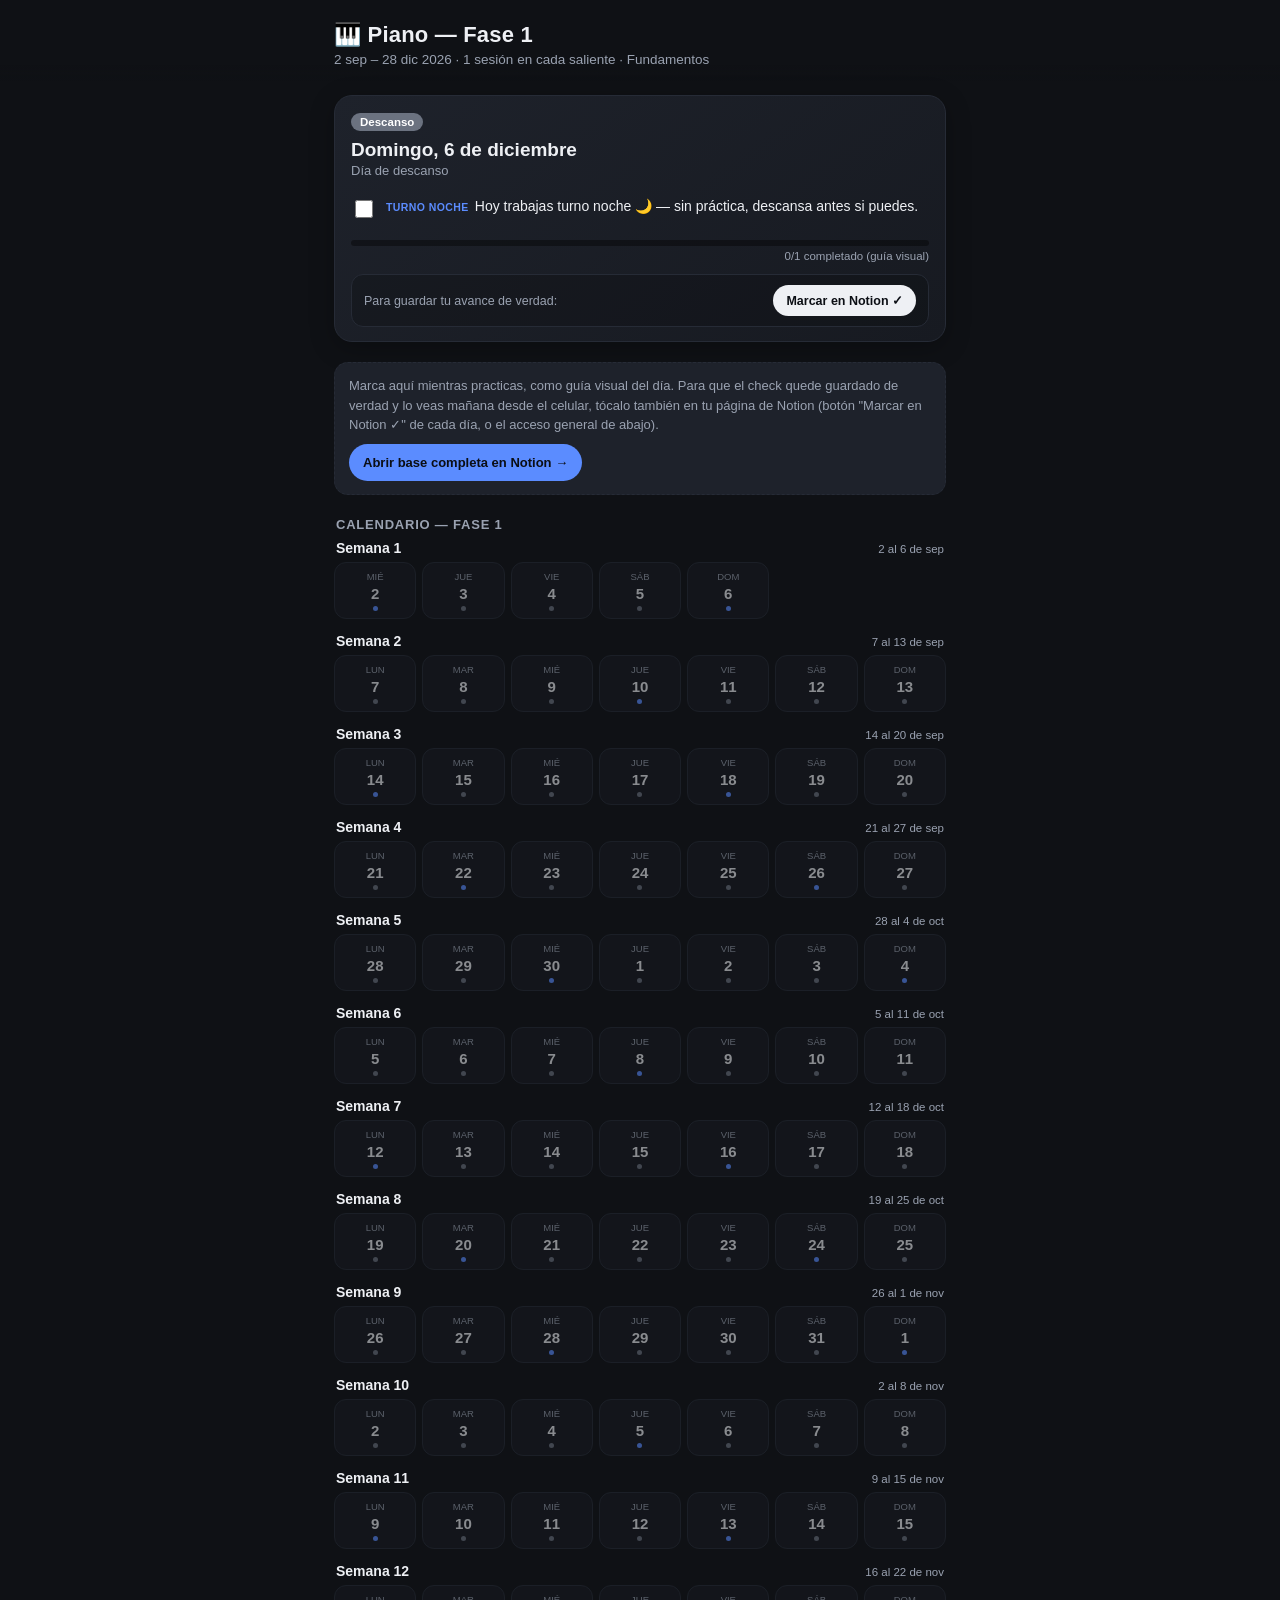
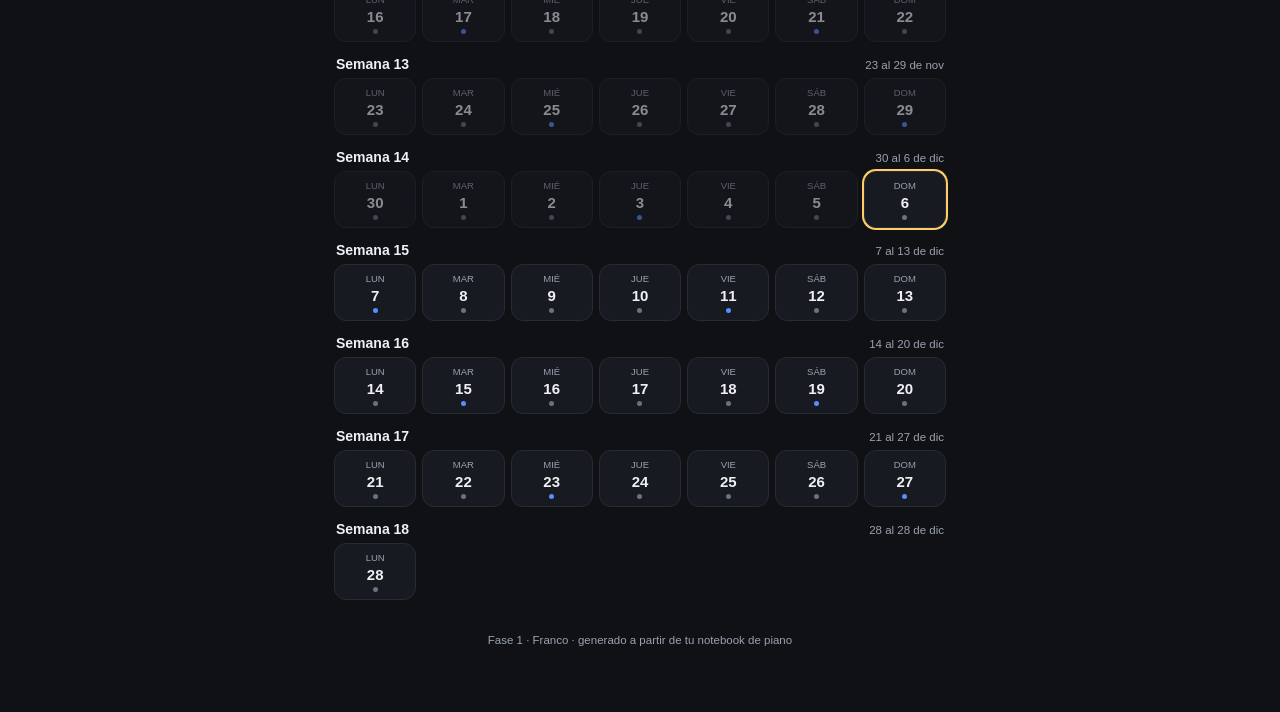
==== index.html @ 39d372f2 "Recorta el calendario para empezar el 2 de sep (primera sesion real) Elimina los dias 24 ago-1 sep (" ====
﻿<!DOCTYPE html>
<html lang="es">
<head>
<meta charset="UTF-8">
<meta name="viewport" content="width=device-width, initial-scale=1.0, maximum-scale=1">
<title>Piano — Fase 1</title>
<style>
  :root{
    --bg:#0f1115;
    --card:#171a21;
    --card2:#1e222b;
    --text:#eef0f4;
    --muted:#9aa2b1;
    --accent:#5b8cff;
    --accent2:#7fd8a0;
    --rest:#6b7280;
    --today-ring:#ffcc66;
    --border:#262b36;
    --notion:#eef0f4;
  }
  *{box-sizing:border-box;}
  html,body{margin:0;padding:0;background:var(--bg);color:var(--text);
    font-family:-apple-system,BlinkMacSystemFont,"Segoe UI",Roboto,Helvetica,Arial,sans-serif;
    -webkit-tap-highlight-color:transparent;}
  body{padding-bottom:60px;}
  header{padding:22px 18px 14px;position:sticky;top:0;background:linear-gradient(180deg,var(--bg) 80%,transparent);z-index:5;}
  header h1{margin:0 0 4px;font-size:22px;letter-spacing:.2px;}
  header p{margin:0;color:var(--muted);font-size:13.5px;}
  .wrap{padding:0 14px;max-width:640px;margin:0 auto;}

  .today-card{background:linear-gradient(145deg,var(--card2),var(--card));
    border:1px solid var(--border);border-radius:18px;padding:16px 16px 14px;margin:14px 0 18px;
    box-shadow:0 6px 24px rgba(0,0,0,.25);}
  .today-card .badge{display:inline-block;background:var(--accent);color:#0b0e14;font-weight:700;
    font-size:11.5px;padding:3px 9px;border-radius:100px;margin-bottom:8px;}
  .today-card .badge.rest{background:var(--rest);color:#fff;}
  .today-card h2{margin:0 0 2px;font-size:19px;}
  .today-card .sub{color:var(--muted);font-size:13px;margin-bottom:10px;}
  .progress-bar{height:6px;background:#0006;border-radius:100px;overflow:hidden;margin:10px 0 4px;}
  .progress-bar > div{height:100%;background:linear-gradient(90deg,var(--accent),var(--accent2));width:0%;transition:width .25s;}
  .progress-label{font-size:11.5px;color:var(--muted);text-align:right;}

  .section-title{font-size:13px;text-transform:uppercase;letter-spacing:.06em;color:var(--muted);
    margin:22px 2px 8px;font-weight:700;}

  .week{margin-bottom:14px;}
  .week-head{display:flex;justify-content:space-between;align-items:baseline;padding:0 2px 6px;}
  .week-head .name{font-weight:700;font-size:14px;}
  .week-head .range{font-size:11.5px;color:var(--muted);}
  .days-row{display:grid;grid-template-columns:repeat(7,1fr);gap:6px;}
  .day-btn{background:var(--card);border:1px solid var(--border);border-radius:12px;
    padding:8px 2px 7px;text-align:center;cursor:pointer;position:relative;}
  .day-btn .dow{display:block;font-size:9.5px;color:var(--muted);margin-bottom:3px;text-transform:uppercase;}
  .day-btn .num{display:block;font-size:15px;font-weight:700;}
  .day-btn .dot{display:block;width:5px;height:5px;border-radius:50%;margin:4px auto 0;background:var(--accent);}
  .day-btn.rest .dot{background:var(--rest);}
  .day-btn.past{opacity:.55;}
  .day-btn.selected{border-color:var(--accent);background:#5b8cff22;}
  .day-btn.today{box-shadow:0 0 0 2px var(--today-ring);}

  .detail{background:var(--card);border:1px solid var(--border);border-radius:16px;
    padding:16px;margin-top:14px;display:none;}
  .detail.open{display:block;}
  .detail .dtitle{font-size:16px;font-weight:700;margin-bottom:2px;}
  .detail .dsub{font-size:12.5px;color:var(--muted);margin-bottom:12px;}
  .task{display:flex;align-items:flex-start;gap:10px;padding:9px 0;border-top:1px solid var(--border);}
  .task:first-of-type{border-top:none;}
  .task input{margin-top:3px;width:18px;height:18px;accent-color:var(--accent);flex:0 0 auto;}
  .task label{font-size:14px;line-height:1.4;}
  .task.checked label{color:var(--muted);text-decoration:line-through;}
  .tag{display:inline-block;font-size:10.5px;font-weight:700;color:var(--accent);
    text-transform:uppercase;letter-spacing:.04em;margin-right:6px;}

  .example-toggle{display:inline-block;margin:4px 0 0;font-size:11.5px;color:var(--accent);
    background:none;border:none;cursor:pointer;padding:0;font-weight:600;text-decoration:underline;
    text-underline-offset:2px;}
  .example-box{display:none;margin:7px 0 2px;padding:10px 12px;background:var(--card2);
    border:1px solid var(--border);border-left:3px solid var(--accent);border-radius:8px;
    font-size:12.5px;line-height:1.55;color:var(--text);}
  .example-box.open{display:block;}
  .example-box .ex-title{font-weight:700;color:var(--accent2);margin-bottom:4px;display:block;
    font-size:11px;text-transform:uppercase;letter-spacing:.03em;}

  .piece-card{background:var(--card2);border:1px solid var(--border);border-radius:14px;
    padding:13px 14px;margin-top:12px;}
  .piece-card .ptitle{font-weight:700;font-size:13.5px;margin-bottom:9px;}
  .piece-card .video-wrap{position:relative;padding-top:56.25%;border-radius:10px;
    overflow:hidden;background:#000;margin-bottom:10px;}
  .piece-card .video-wrap iframe{position:absolute;inset:0;width:100%;height:100%;border:0;}
  .piece-card .sheet-note{font-size:12px;color:var(--muted);line-height:1.5;margin-bottom:6px;}
  .piece-card .sheet-link{display:inline-block;font-size:12.5px;color:var(--accent);
    font-weight:700;text-decoration:none;}
  .piece-card .sheet-thumb{display:block;width:100%;border-radius:8px;margin:2px 0 8px;
    background:#fff;padding:6px;box-sizing:border-box;}
  .piece-card .pdf-wrap{display:none;width:100%;height:420px;border-radius:10px;
    overflow:hidden;background:#fff;margin:8px 0;}
  .piece-card .pdf-wrap.open{display:block;}
  .piece-card .pdf-wrap iframe{width:100%;height:100%;border:0;}

  .notion-cta{display:flex;align-items:center;justify-content:space-between;gap:10px;
    background:#0003;border:1px solid var(--border);border-radius:12px;padding:10px 12px;margin-top:12px;}
  .notion-cta span{font-size:12.5px;color:var(--muted);}
  .notion-cta a{flex:0 0 auto;background:var(--notion);color:#0b0e14;font-weight:700;
    text-decoration:none;padding:8px 13px;border-radius:100px;font-size:12.5px;white-space:nowrap;}

  .notion-box{background:var(--card2);border:1px dashed var(--border);border-radius:14px;
    padding:13px 14px;margin:20px 0;font-size:13px;color:var(--muted);line-height:1.5;}
  .notion-box a.btn{display:inline-block;margin-top:9px;background:var(--accent);color:#0b0e14;
    font-weight:700;text-decoration:none;padding:9px 14px;border-radius:100px;font-size:13px;}

  footer{text-align:center;color:var(--muted);font-size:11.5px;padding:20px 14px 6px;}
</style>
</head>
<body>

<header>
  <div class="wrap">
    <h1>🎹 Piano — Fase 1</h1>
    <p>2 sep – 28 dic 2026 · 1 sesión en cada saliente · Fundamentos</p>
  </div>
</header>

<div class="wrap">

  <div class="today-card" id="todayCard"></div>

  <div class="notion-box">
    Marca aquí mientras practicas, como guía visual del día. Para que el check quede guardado de verdad y lo veas
    mañana desde el celular, tócalo también en tu página de Notion (botón "Marcar en Notion ✓" de cada día, o el
    acceso general de abajo).
    <br>
    <a class="btn" href="https://app.notion.com/p/0588af861a594e15af5c4f1fbbeda3ef" target="_blank" rel="noopener">Abrir base completa en Notion →</a>
  </div>

  <div class="section-title">Calendario — Fase 1</div>
  <div id="calendar"></div>

  <div class="detail" id="detail"></div>

  <footer>Fase 1 · Franco · generado a partir de tu notebook de piano</footer>
</div>

<script>
const DAYS = [
{
"d": "2026-09-02",
"dow": "Mié",
"wk": 1,
"t": "A",
"tasks": [
[
"Técnica",
"Hanon nº1, manos juntas, lento"
],
[
"Teoría",
"Clave de Sol: ritmo con negras"
],
[
"Repertorio",
"Marcha en Re mayor: intentar de memoria, mano derecha"
],
[
"Cierre",
"Bitácora del día"
]
],
"url": "https://app.notion.com/p/3bf4ffc0a381816b85aefcb04e225a7a"
},
{
"d": "2026-09-03",
"dow": "Jue",
"wk": 1,
"t": "D",
"tasks": [
[
"Día libre",
"Sin práctica programada hoy."
]
],
"url": "https://app.notion.com/p/0588af861a594e15af5c4f1fbbeda3ef"
},
{
"d": "2026-09-04",
"dow": "Vie",
"wk": 1,
"t": "D",
"tasks": [
[
"Turno largo",
"Hoy trabajas turno largo — sin práctica."
]
],
"url": "https://app.notion.com/p/0588af861a594e15af5c4f1fbbeda3ef"
},
{
"d": "2026-09-05",
"dow": "Sáb",
"wk": 1,
"t": "D",
"tasks": [
[
"Turno noche",
"Hoy trabajas turno noche 🌙 — sin práctica, descansa antes si puedes."
]
],
"url": "https://app.notion.com/p/0588af861a594e15af5c4f1fbbeda3ef"
},
{
"d": "2026-09-06",
"dow": "Dom",
"wk": 1,
"t": "A",
"tasks": [
[
"Técnica",
"Hanon nº2 (nuevo), manos separadas"
],
[
"Teoría",
"Clave de Sol: ritmo con corcheas"
],
[
"Repertorio",
"Marcha en Re mayor: de memoria, ambas manos"
],
[
"Cierre",
"Bitácora del día"
]
],
"url": "https://app.notion.com/p/3bf4ffc0a38181ceaf54c17031e9f14e"
},
{
"d": "2026-09-07",
"dow": "Lun",
"wk": 2,
"t": "D",
"tasks": [
[
"Día libre",
"Sin práctica programada hoy."
]
],
"url": "https://app.notion.com/p/0588af861a594e15af5c4f1fbbeda3ef"
},
{
"d": "2026-09-08",
"dow": "Mar",
"wk": 2,
"t": "D",
"tasks": [
[
"Turno largo",
"Hoy trabajas turno largo — sin práctica."
]
],
"url": "https://app.notion.com/p/0588af861a594e15af5c4f1fbbeda3ef"
},
{
"d": "2026-09-09",
"dow": "Mié",
"wk": 2,
"t": "D",
"tasks": [
[
"Turno noche",
"Hoy trabajas turno noche 🌙 — sin práctica, descansa antes si puedes."
]
],
"url": "https://app.notion.com/p/0588af861a594e15af5c4f1fbbeda3ef"
},
{
"d": "2026-09-10",
"dow": "Jue",
"wk": 2,
"t": "A",
"tasks": [
[
"Técnica",
"Hanon nº1 y nº2, manos separadas"
],
[
"Repertorio",
"Musette en Re mayor: de memoria, mano derecha"
],
[
"Cierre",
"Bitácora del día"
]
],
"url": "https://app.notion.com/p/3bf4ffc0a381818c8754c0c1387852e0"
},
{
"d": "2026-09-11",
"dow": "Vie",
"wk": 2,
"t": "D",
"tasks": [
[
"Día libre",
"Sin práctica programada hoy."
]
],
"url": "https://app.notion.com/p/0588af861a594e15af5c4f1fbbeda3ef"
},
{
"d": "2026-09-12",
"dow": "Sáb",
"wk": 2,
"t": "D",
"tasks": [
[
"Turno largo",
"Hoy trabajas turno largo — sin práctica."
]
],
"url": "https://app.notion.com/p/0588af861a594e15af5c4f1fbbeda3ef"
},
{
"d": "2026-09-13",
"dow": "Dom",
"wk": 2,
"t": "D",
"tasks": [
[
"Turno noche",
"Hoy trabajas turno noche 🌙 — sin práctica, descansa antes si puedes."
]
],
"url": "https://app.notion.com/p/0588af861a594e15af5c4f1fbbeda3ef"
},
{
"d": "2026-09-14",
"dow": "Lun",
"wk": 3,
"t": "A",
"tasks": [
[
"Técnica",
"Hanon nº2, manos juntas, lento"
],
[
"Teoría",
"Repaso de ritmo: negra + corchea combinadas"
],
[
"Repertorio",
"Musette en Re mayor: de memoria, ambas manos"
],
[
"Cierre",
"Bitácora del día"
]
],
"url": "https://app.notion.com/p/3bf4ffc0a381818da53efdc6591ac4aa"
},
{
"d": "2026-09-15",
"dow": "Mar",
"wk": 3,
"t": "D",
"tasks": [
[
"Día libre",
"Sin práctica programada hoy."
]
],
"url": "https://app.notion.com/p/0588af861a594e15af5c4f1fbbeda3ef"
},
{
"d": "2026-09-16",
"dow": "Mié",
"wk": 3,
"t": "D",
"tasks": [
[
"Turno largo",
"Hoy trabajas turno largo — sin práctica."
]
],
"url": "https://app.notion.com/p/0588af861a594e15af5c4f1fbbeda3ef"
},
{
"d": "2026-09-17",
"dow": "Jue",
"wk": 3,
"t": "D",
"tasks": [
[
"Turno noche",
"Hoy trabajas turno noche 🌙 — sin práctica, descansa antes si puedes."
]
],
"url": "https://app.notion.com/p/0588af861a594e15af5c4f1fbbeda3ef"
},
{
"d": "2026-09-18",
"dow": "Vie",
"wk": 3,
"t": "A",
"tasks": [
[
"Técnica",
"Hanon nº1 y nº2 seguidos"
],
[
"Repertorio",
"Marcha y Musette en Re mayor seguidas, de memoria"
],
[
"Cierre",
"Bitácora del día"
]
],
"url": "https://app.notion.com/p/3bf4ffc0a38181a8918acb8ca22ed057"
},
{
"d": "2026-09-19",
"dow": "Sáb",
"wk": 3,
"t": "D",
"tasks": [
[
"Día libre",
"Sin práctica programada hoy."
]
],
"url": "https://app.notion.com/p/0588af861a594e15af5c4f1fbbeda3ef"
},
{
"d": "2026-09-20",
"dow": "Dom",
"wk": 3,
"t": "D",
"tasks": [
[
"Turno largo",
"Hoy trabajas turno largo — sin práctica."
]
],
"url": "https://app.notion.com/p/0588af861a594e15af5c4f1fbbeda3ef"
},
{
"d": "2026-09-21",
"dow": "Lun",
"wk": 4,
"t": "D",
"tasks": [
[
"Turno noche",
"Hoy trabajas turno noche 🌙 — sin práctica, descansa antes si puedes."
]
],
"url": "https://app.notion.com/p/0588af861a594e15af5c4f1fbbeda3ef"
},
{
"d": "2026-09-22",
"dow": "Mar",
"wk": 4,
"t": "A",
"tasks": [
[
"Repaso",
"Toda la semana: Hanon nº1-2, Marcha y Musette en Re mayor"
],
[
"Cierre",
"Grábate tocando la Marcha y la Musette en Re mayor de memoria y compara con la grabación pasada"
]
],
"url": "https://app.notion.com/p/3bf4ffc0a38181d4b065fbef732c0056"
},
{
"d": "2026-09-23",
"dow": "Mié",
"wk": 4,
"t": "D",
"tasks": [
[
"Día libre",
"Sin práctica programada hoy."
]
],
"url": "https://app.notion.com/p/0588af861a594e15af5c4f1fbbeda3ef"
},
{
"d": "2026-09-24",
"dow": "Jue",
"wk": 4,
"t": "D",
"tasks": [
[
"Turno largo",
"Hoy trabajas turno largo — sin práctica."
]
],
"url": "https://app.notion.com/p/0588af861a594e15af5c4f1fbbeda3ef"
},
{
"d": "2026-09-25",
"dow": "Vie",
"wk": 4,
"t": "D",
"tasks": [
[
"Turno noche",
"Hoy trabajas turno noche 🌙 — sin práctica, descansa antes si puedes."
]
],
"url": "https://app.notion.com/p/0588af861a594e15af5c4f1fbbeda3ef"
},
{
"d": "2026-09-26",
"dow": "Sáb",
"wk": 4,
"t": "A",
"tasks": [
[
"Técnica",
"Hanon nº2 repaso + Hanon nº3 (nuevo), manos separadas"
],
[
"Teoría",
"Clave de Fa: identificar Do-Re-Mi grave"
],
[
"Cierre",
"Bitácora del día"
]
],
"url": "https://app.notion.com/p/3bf4ffc0a38181a6b6bad84c62213cc3"
},
{
"d": "2026-09-27",
"dow": "Dom",
"wk": 4,
"t": "D",
"tasks": [
[
"Día libre",
"Sin práctica programada hoy."
]
],
"url": "https://app.notion.com/p/0588af861a594e15af5c4f1fbbeda3ef"
},
{
"d": "2026-09-28",
"dow": "Lun",
"wk": 5,
"t": "D",
"tasks": [
[
"Turno largo",
"Hoy trabajas turno largo — sin práctica."
]
],
"url": "https://app.notion.com/p/0588af861a594e15af5c4f1fbbeda3ef"
},
{
"d": "2026-09-29",
"dow": "Mar",
"wk": 5,
"t": "D",
"tasks": [
[
"Turno noche",
"Hoy trabajas turno noche 🌙 — sin práctica, descansa antes si puedes."
]
],
"url": "https://app.notion.com/p/0588af861a594e15af5c4f1fbbeda3ef"
},
{
"d": "2026-09-30",
"dow": "Mié",
"wk": 5,
"t": "A",
"tasks": [
[
"Técnica",
"Escala de Sol mayor, manos separadas"
],
[
"Teoría",
"Clave de Fa: sumar Fa-Sol grave"
],
[
"Repertorio",
"Pequeño Preludio en Do mayor (BWV 939, Bach): leer mano derecha"
],
[
"Cierre",
"Bitácora del día"
]
],
"url": "https://app.notion.com/p/3bf4ffc0a381810d89c5cd3b115cbd42"
},
{
"d": "2026-10-01",
"dow": "Jue",
"wk": 5,
"t": "D",
"tasks": [
[
"Día libre",
"Sin práctica programada hoy."
]
],
"url": "https://app.notion.com/p/0588af861a594e15af5c4f1fbbeda3ef"
},
{
"d": "2026-10-02",
"dow": "Vie",
"wk": 5,
"t": "D",
"tasks": [
[
"Turno largo",
"Hoy trabajas turno largo — sin práctica."
]
],
"url": "https://app.notion.com/p/0588af861a594e15af5c4f1fbbeda3ef"
},
{
"d": "2026-10-03",
"dow": "Sáb",
"wk": 5,
"t": "D",
"tasks": [
[
"Turno noche",
"Hoy trabajas turno noche 🌙 — sin práctica, descansa antes si puedes."
]
],
"url": "https://app.notion.com/p/0588af861a594e15af5c4f1fbbeda3ef"
},
{
"d": "2026-10-04",
"dow": "Dom",
"wk": 5,
"t": "A",
"tasks": [
[
"Técnica",
"Hanon nº3, manos juntas, lento"
],
[
"Repertorio",
"Pequeño Preludio en Do mayor manos separadas + Polonesa en Sol menor (BWV Anh. 119, Bach) leer mano derecha"
],
[
"Cierre",
"Bitácora del día"
]
],
"url": "https://app.notion.com/p/3bf4ffc0a381818bad12cab9cfec5f1d"
},
{
"d": "2026-10-05",
"dow": "Lun",
"wk": 6,
"t": "D",
"tasks": [
[
"Día libre",
"Sin práctica programada hoy."
]
],
"url": "https://app.notion.com/p/0588af861a594e15af5c4f1fbbeda3ef"
},
{
"d": "2026-10-06",
"dow": "Mar",
"wk": 6,
"t": "D",
"tasks": [
[
"Turno largo",
"Hoy trabajas turno largo — sin práctica."
]
],
"url": "https://app.notion.com/p/0588af861a594e15af5c4f1fbbeda3ef"
},
{
"d": "2026-10-07",
"dow": "Mié",
"wk": 6,
"t": "D",
"tasks": [
[
"Turno noche",
"Hoy trabajas turno noche 🌙 — sin práctica, descansa antes si puedes."
]
],
"url": "https://app.notion.com/p/0588af861a594e15af5c4f1fbbeda3ef"
},
{
"d": "2026-10-08",
"dow": "Jue",
"wk": 6,
"t": "A",
"tasks": [
[
"Técnica",
"Escala de Sol mayor, manos juntas"
],
[
"Repertorio",
"Polonesa en Sol menor manos separadas"
],
[
"Nuevo",
"Empezar a leer (sin tocar) el Minuet en Sol mayor, BWV Anh. 114 (Álbum de Ana Magdalena, Bach)"
],
[
"Cierre",
"Bitácora del día"
]
],
"url": "https://app.notion.com/p/3bf4ffc0a38181379b1cc954edafcbde"
},
{
"d": "2026-10-09",
"dow": "Vie",
"wk": 6,
"t": "D",
"tasks": [
[
"Día libre",
"Sin práctica programada hoy."
]
],
"url": "https://app.notion.com/p/0588af861a594e15af5c4f1fbbeda3ef"
},
{
"d": "2026-10-10",
"dow": "Sáb",
"wk": 6,
"t": "D",
"tasks": [
[
"Turno largo",
"Hoy trabajas turno largo — sin práctica."
]
],
"url": "https://app.notion.com/p/0588af861a594e15af5c4f1fbbeda3ef"
},
{
"d": "2026-10-11",
"dow": "Dom",
"wk": 6,
"t": "D",
"tasks": [
[
"Turno noche",
"Hoy trabajas turno noche 🌙 — sin práctica, descansa antes si puedes."
]
],
"url": "https://app.notion.com/p/0588af861a594e15af5c4f1fbbeda3ef"
},
{
"d": "2026-10-12",
"dow": "Lun",
"wk": 7,
"t": "A",
"tasks": [
[
"Técnica",
"Hanon nº2 y nº3 seguidos"
],
[
"Repertorio",
"Pequeño Preludio y Polonesa en Sol menor, manos juntas, muy lento"
],
[
"Repertorio",
"Minuet en Sol mayor (Bach): mano derecha sola"
],
[
"Cierre",
"Bitácora del día"
]
],
"url": "https://app.notion.com/p/3bf4ffc0a381818eba06f0507553c39a"
},
{
"d": "2026-10-13",
"dow": "Mar",
"wk": 7,
"t": "D",
"tasks": [
[
"Día libre",
"Sin práctica programada hoy."
]
],
"url": "https://app.notion.com/p/0588af861a594e15af5c4f1fbbeda3ef"
},
{
"d": "2026-10-14",
"dow": "Mié",
"wk": 7,
"t": "D",
"tasks": [
[
"Turno largo",
"Hoy trabajas turno largo — sin práctica."
]
],
"url": "https://app.notion.com/p/0588af861a594e15af5c4f1fbbeda3ef"
},
{
"d": "2026-10-15",
"dow": "Jue",
"wk": 7,
"t": "D",
"tasks": [
[
"Turno noche",
"Hoy trabajas turno noche 🌙 — sin práctica, descansa antes si puedes."
]
],
"url": "https://app.notion.com/p/0588af861a594e15af5c4f1fbbeda3ef"
},
{
"d": "2026-10-16",
"dow": "Vie",
"wk": 7,
"t": "A",
"tasks": [
[
"Repaso",
"Escala Sol M, Hanon nº2-3, Pequeño Preludio y Polonesa en Sol menor, Minuet en Sol mayor (mano derecha)"
],
[
"Cierre",
"Grábate tocando lo repasado"
]
],
"url": "https://app.notion.com/p/3bf4ffc0a38181c48206e1b1e1a7dd84"
},
{
"d": "2026-10-17",
"dow": "Sáb",
"wk": 7,
"t": "D",
"tasks": [
[
"Día libre",
"Sin práctica programada hoy."
]
],
"url": "https://app.notion.com/p/0588af861a594e15af5c4f1fbbeda3ef"
},
{
"d": "2026-10-18",
"dow": "Dom",
"wk": 7,
"t": "D",
"tasks": [
[
"Turno largo",
"Hoy trabajas turno largo — sin práctica."
]
],
"url": "https://app.notion.com/p/0588af861a594e15af5c4f1fbbeda3ef"
},
{
"d": "2026-10-19",
"dow": "Lun",
"wk": 8,
"t": "D",
"tasks": [
[
"Turno noche",
"Hoy trabajas turno noche 🌙 — sin práctica, descansa antes si puedes."
]
],
"url": "https://app.notion.com/p/0588af861a594e15af5c4f1fbbeda3ef"
},
{
"d": "2026-10-20",
"dow": "Mar",
"wk": 8,
"t": "A",
"tasks": [
[
"Técnica",
"Hanon nº3 repaso + Hanon nº4 (nuevo), manos separadas"
],
[
"Teoría",
"Lectura simultánea: fragmento de 2 compases, muy simple"
],
[
"Cierre",
"Bitácora del día"
]
],
"url": "https://app.notion.com/p/3bf4ffc0a38181068cf1f2418edb1856"
},
{
"d": "2026-10-21",
"dow": "Mié",
"wk": 8,
"t": "D",
"tasks": [
[
"Día libre",
"Sin práctica programada hoy."
]
],
"url": "https://app.notion.com/p/0588af861a594e15af5c4f1fbbeda3ef"
},
{
"d": "2026-10-22",
"dow": "Jue",
"wk": 8,
"t": "D",
"tasks": [
[
"Turno largo",
"Hoy trabajas turno largo — sin práctica."
]
],
"url": "https://app.notion.com/p/0588af861a594e15af5c4f1fbbeda3ef"
},
{
"d": "2026-10-23",
"dow": "Vie",
"wk": 8,
"t": "D",
"tasks": [
[
"Turno noche",
"Hoy trabajas turno noche 🌙 — sin práctica, descansa antes si puedes."
]
],
"url": "https://app.notion.com/p/0588af861a594e15af5c4f1fbbeda3ef"
},
{
"d": "2026-10-24",
"dow": "Sáb",
"wk": 8,
"t": "A",
"tasks": [
[
"Técnica",
"Hanon nº4, manos separadas"
],
[
"Repertorio",
"Minuet en Sol mayor (Bach): mano izquierda sola"
],
[
"Cierre",
"Bitácora del día"
]
],
"url": "https://app.notion.com/p/3bf4ffc0a38181cb89cdd5a11feb847d"
},
{
"d": "2026-10-25",
"dow": "Dom",
"wk": 8,
"t": "D",
"tasks": [
[
"Día libre",
"Sin práctica programada hoy."
]
],
"url": "https://app.notion.com/p/0588af861a594e15af5c4f1fbbeda3ef"
},
{
"d": "2026-10-26",
"dow": "Lun",
"wk": 9,
"t": "D",
"tasks": [
[
"Turno largo",
"Hoy trabajas turno largo — sin práctica."
]
],
"url": "https://app.notion.com/p/0588af861a594e15af5c4f1fbbeda3ef"
},
{
"d": "2026-10-27",
"dow": "Mar",
"wk": 9,
"t": "D",
"tasks": [
[
"Turno noche",
"Hoy trabajas turno noche 🌙 — sin práctica, descansa antes si puedes."
]
],
"url": "https://app.notion.com/p/0588af861a594e15af5c4f1fbbeda3ef"
},
{
"d": "2026-10-28",
"dow": "Mié",
"wk": 9,
"t": "A",
"tasks": [
[
"Técnica",
"Hanon nº3 y nº4 seguidos"
],
[
"Repertorio",
"Minuet en Sol mayor: manos juntas, muy lento"
],
[
"Teoría",
"Lectura simultánea: otro fragmento de 2 compases"
],
[
"Cierre",
"Bitácora del día"
]
],
"url": "https://app.notion.com/p/3bf4ffc0a3818193832ad3d085646f50"
},
{
"d": "2026-10-29",
"dow": "Jue",
"wk": 9,
"t": "D",
"tasks": [
[
"Día libre",
"Sin práctica programada hoy."
]
],
"url": "https://app.notion.com/p/0588af861a594e15af5c4f1fbbeda3ef"
},
{
"d": "2026-10-30",
"dow": "Vie",
"wk": 9,
"t": "D",
"tasks": [
[
"Turno largo",
"Hoy trabajas turno largo — sin práctica."
]
],
"url": "https://app.notion.com/p/0588af861a594e15af5c4f1fbbeda3ef"
},
{
"d": "2026-10-31",
"dow": "Sáb",
"wk": 9,
"t": "D",
"tasks": [
[
"Turno noche",
"Hoy trabajas turno noche 🌙 — sin práctica, descansa antes si puedes."
]
],
"url": "https://app.notion.com/p/0588af861a594e15af5c4f1fbbeda3ef"
},
{
"d": "2026-11-01",
"dow": "Dom",
"wk": 9,
"t": "A",
"tasks": [
[
"Técnica",
"Hanon nº4, manos juntas, lento"
],
[
"Repertorio",
"Minuet en Sol mayor: tempo normal lento"
],
[
"Método 3D",
"Detecta, delimita y diseña una solución para el pasaje que más te cueste"
],
[
"Cierre",
"Bitácora del día"
]
],
"url": "https://app.notion.com/p/3bf4ffc0a38181d1a008ddc7c03642ca"
},
{
"d": "2026-11-02",
"dow": "Lun",
"wk": 10,
"t": "D",
"tasks": [
[
"Día libre",
"Sin práctica programada hoy."
]
],
"url": "https://app.notion.com/p/0588af861a594e15af5c4f1fbbeda3ef"
},
{
"d": "2026-11-03",
"dow": "Mar",
"wk": 10,
"t": "D",
"tasks": [
[
"Turno largo",
"Hoy trabajas turno largo — sin práctica."
]
],
"url": "https://app.notion.com/p/0588af861a594e15af5c4f1fbbeda3ef"
},
{
"d": "2026-11-04",
"dow": "Mié",
"wk": 10,
"t": "D",
"tasks": [
[
"Turno noche",
"Hoy trabajas turno noche 🌙 — sin práctica, descansa antes si puedes."
]
],
"url": "https://app.notion.com/p/0588af861a594e15af5c4f1fbbeda3ef"
},
{
"d": "2026-11-05",
"dow": "Jue",
"wk": 10,
"t": "A",
"tasks": [
[
"Técnica",
"Hanon nº4, más fluido"
],
[
"Teoría",
"Lectura simultánea: fragmento nuevo de 4 compases, a primera vista"
],
[
"Cierre",
"Bitácora del día"
]
],
"url": "https://app.notion.com/p/3bf4ffc0a38181ff9287d60efc6d6bfa"
},
{
"d": "2026-11-06",
"dow": "Vie",
"wk": 10,
"t": "D",
"tasks": [
[
"Día libre",
"Sin práctica programada hoy."
]
],
"url": "https://app.notion.com/p/0588af861a594e15af5c4f1fbbeda3ef"
},
{
"d": "2026-11-07",
"dow": "Sáb",
"wk": 10,
"t": "D",
"tasks": [
[
"Turno largo",
"Hoy trabajas turno largo — sin práctica."
]
],
"url": "https://app.notion.com/p/0588af861a594e15af5c4f1fbbeda3ef"
},
{
"d": "2026-11-08",
"dow": "Dom",
"wk": 10,
"t": "D",
"tasks": [
[
"Turno noche",
"Hoy trabajas turno noche 🌙 — sin práctica, descansa antes si puedes."
]
],
"url": "https://app.notion.com/p/0588af861a594e15af5c4f1fbbeda3ef"
},
{
"d": "2026-11-09",
"dow": "Lun",
"wk": 11,
"t": "A",
"tasks": [
[
"Repaso",
"Hanon nº4 + Minuet en Sol mayor completo"
],
[
"Teoría",
"Lectura a primera vista de un fragmento nuevo"
],
[
"Cierre",
"Grábate tocando el Minuet en Sol mayor"
]
],
"url": "https://app.notion.com/p/3bf4ffc0a38181a9ab27e1074bb121c5"
},
{
"d": "2026-11-10",
"dow": "Mar",
"wk": 11,
"t": "D",
"tasks": [
[
"Día libre",
"Sin práctica programada hoy."
]
],
"url": "https://app.notion.com/p/0588af861a594e15af5c4f1fbbeda3ef"
},
{
"d": "2026-11-11",
"dow": "Mié",
"wk": 11,
"t": "D",
"tasks": [
[
"Turno largo",
"Hoy trabajas turno largo — sin práctica."
]
],
"url": "https://app.notion.com/p/0588af861a594e15af5c4f1fbbeda3ef"
},
{
"d": "2026-11-12",
"dow": "Jue",
"wk": 11,
"t": "D",
"tasks": [
[
"Turno noche",
"Hoy trabajas turno noche 🌙 — sin práctica, descansa antes si puedes."
]
],
"url": "https://app.notion.com/p/0588af861a594e15af5c4f1fbbeda3ef"
},
{
"d": "2026-11-13",
"dow": "Vie",
"wk": 11,
"t": "A",
"tasks": [
[
"Técnica",
"Hanon nº4 repaso + Hanon nº5 (nuevo), manos separadas"
],
[
"Repertorio",
"\"Let It Be\" (The Beatles): escuchar y identificar los acordes C-G-Am-F, practicar solo los cambios en mano izquierda, muy lento"
],
[
"Cierre",
"Bitácora del día"
]
],
"url": "https://app.notion.com/p/3bf4ffc0a3818192ad33d1fc183d5b2d"
},
{
"d": "2026-11-14",
"dow": "Sáb",
"wk": 11,
"t": "D",
"tasks": [
[
"Día libre",
"Sin práctica programada hoy."
]
],
"url": "https://app.notion.com/p/0588af861a594e15af5c4f1fbbeda3ef"
},
{
"d": "2026-11-15",
"dow": "Dom",
"wk": 11,
"t": "D",
"tasks": [
[
"Turno largo",
"Hoy trabajas turno largo — sin práctica."
]
],
"url": "https://app.notion.com/p/0588af861a594e15af5c4f1fbbeda3ef"
},
{
"d": "2026-11-16",
"dow": "Lun",
"wk": 12,
"t": "D",
"tasks": [
[
"Turno noche",
"Hoy trabajas turno noche 🌙 — sin práctica, descansa antes si puedes."
]
],
"url": "https://app.notion.com/p/0588af861a594e15af5c4f1fbbeda3ef"
},
{
"d": "2026-11-17",
"dow": "Mar",
"wk": 12,
"t": "A",
"tasks": [
[
"Técnica",
"Hanon nº5, manos separadas"
],
[
"Repertorio",
"\"Let It Be\": acordes C-G-Am-F en bloque, mano izquierda sola, siguiendo el pulso, muy lento"
],
[
"Cierre",
"Bitácora del día"
]
],
"url": "https://app.notion.com/p/3bf4ffc0a381812a9d86cc4ae6ad1e3b"
},
{
"d": "2026-11-18",
"dow": "Mié",
"wk": 12,
"t": "D",
"tasks": [
[
"Día libre",
"Sin práctica programada hoy."
]
],
"url": "https://app.notion.com/p/0588af861a594e15af5c4f1fbbeda3ef"
},
{
"d": "2026-11-19",
"dow": "Jue",
"wk": 12,
"t": "D",
"tasks": [
[
"Turno largo",
"Hoy trabajas turno largo — sin práctica."
]
],
"url": "https://app.notion.com/p/0588af861a594e15af5c4f1fbbeda3ef"
},
{
"d": "2026-11-20",
"dow": "Vie",
"wk": 12,
"t": "D",
"tasks": [
[
"Turno noche",
"Hoy trabajas turno noche 🌙 — sin práctica, descansa antes si puedes."
]
],
"url": "https://app.notion.com/p/0588af861a594e15af5c4f1fbbeda3ef"
},
{
"d": "2026-11-21",
"dow": "Sáb",
"wk": 12,
"t": "A",
"tasks": [
[
"Técnica",
"Hanon nº4 y nº5 seguidos"
],
[
"Repertorio",
"\"Let It Be\": melodía de la primera frase, mano derecha sola"
],
[
"Cierre",
"Bitácora del día"
]
],
"url": "https://app.notion.com/p/3bf4ffc0a38181259367ea1792904e7d"
},
{
"d": "2026-11-22",
"dow": "Dom",
"wk": 12,
"t": "D",
"tasks": [
[
"Día libre",
"Sin práctica programada hoy."
]
],
"url": "https://app.notion.com/p/0588af861a594e15af5c4f1fbbeda3ef"
},
{
"d": "2026-11-23",
"dow": "Lun",
"wk": 13,
"t": "D",
"tasks": [
[
"Turno largo",
"Hoy trabajas turno largo — sin práctica."
]
],
"url": "https://app.notion.com/p/0588af861a594e15af5c4f1fbbeda3ef"
},
{
"d": "2026-11-24",
"dow": "Mar",
"wk": 13,
"t": "D",
"tasks": [
[
"Turno noche",
"Hoy trabajas turno noche 🌙 — sin práctica, descansa antes si puedes."
]
],
"url": "https://app.notion.com/p/0588af861a594e15af5c4f1fbbeda3ef"
},
{
"d": "2026-11-25",
"dow": "Mié",
"wk": 13,
"t": "A",
"tasks": [
[
"Técnica",
"Hanon nº5, manos juntas, lento"
],
[
"Repertorio",
"\"Let It Be\": manos juntas, muy lento, primera estrofa"
],
[
"Cierre",
"Bitácora del día"
]
],
"url": "https://app.notion.com/p/3bf4ffc0a38181a59c40fc4517cd1ca4"
},
{
"d": "2026-11-26",
"dow": "Jue",
"wk": 13,
"t": "D",
"tasks": [
[
"Día libre",
"Sin práctica programada hoy."
]
],
"url": "https://app.notion.com/p/0588af861a594e15af5c4f1fbbeda3ef"
},
{
"d": "2026-11-27",
"dow": "Vie",
"wk": 13,
"t": "D",
"tasks": [
[
"Turno largo",
"Hoy trabajas turno largo — sin práctica."
]
],
"url": "https://app.notion.com/p/0588af861a594e15af5c4f1fbbeda3ef"
},
{
"d": "2026-11-28",
"dow": "Sáb",
"wk": 13,
"t": "D",
"tasks": [
[
"Turno noche",
"Hoy trabajas turno noche 🌙 — sin práctica, descansa antes si puedes."
]
],
"url": "https://app.notion.com/p/0588af861a594e15af5c4f1fbbeda3ef"
},
{
"d": "2026-11-29",
"dow": "Dom",
"wk": 13,
"t": "A",
"tasks": [
[
"Teoría",
"Lectura simultánea más fluida: fragmento de 4-6 compases"
],
[
"Repertorio",
"\"Let It Be\": primera estrofa a tempo + agregar el coro si alcanzas"
],
[
"Cierre",
"Bitácora del día"
]
],
"url": "https://app.notion.com/p/3bf4ffc0a38181c9b614fe3ceb873d13"
},
{
"d": "2026-11-30",
"dow": "Lun",
"wk": 14,
"t": "D",
"tasks": [
[
"Día libre",
"Sin práctica programada hoy."
]
],
"url": "https://app.notion.com/p/0588af861a594e15af5c4f1fbbeda3ef"
},
{
"d": "2026-12-01",
"dow": "Mar",
"wk": 14,
"t": "D",
"tasks": [
[
"Turno largo",
"Hoy trabajas turno largo — sin práctica."
]
],
"url": "https://app.notion.com/p/0588af861a594e15af5c4f1fbbeda3ef"
},
{
"d": "2026-12-02",
"dow": "Mié",
"wk": 14,
"t": "D",
"tasks": [
[
"Turno noche",
"Hoy trabajas turno noche 🌙 — sin práctica, descansa antes si puedes."
]
],
"url": "https://app.notion.com/p/0588af861a594e15af5c4f1fbbeda3ef"
},
{
"d": "2026-12-03",
"dow": "Jue",
"wk": 14,
"t": "A",
"tasks": [
[
"Repaso",
"Hanon nº5 + \"Let It Be\" completa (o lo más avanzada posible)"
],
[
"Cierre",
"Grábate tocando \"Let It Be\""
]
],
"url": "https://app.notion.com/p/3bf4ffc0a38181269e23ec45b40141a6"
},
{
"d": "2026-12-04",
"dow": "Vie",
"wk": 14,
"t": "D",
"tasks": [
[
"Día libre",
"Sin práctica programada hoy."
]
],
"url": "https://app.notion.com/p/0588af861a594e15af5c4f1fbbeda3ef"
},
{
"d": "2026-12-05",
"dow": "Sáb",
"wk": 14,
"t": "D",
"tasks": [
[
"Turno largo",
"Hoy trabajas turno largo — sin práctica."
]
],
"url": "https://app.notion.com/p/0588af861a594e15af5c4f1fbbeda3ef"
},
{
"d": "2026-12-06",
"dow": "Dom",
"wk": 14,
"t": "D",
"tasks": [
[
"Turno noche",
"Hoy trabajas turno noche 🌙 — sin práctica, descansa antes si puedes."
]
],
"url": "https://app.notion.com/p/0588af861a594e15af5c4f1fbbeda3ef"
},
{
"d": "2026-12-07",
"dow": "Lun",
"wk": 15,
"t": "A",
"tasks": [
[
"Técnica",
"Repaso Hanon nº1 a nº5 seguidos, manos juntas, lento a rápido"
],
[
"Cierre",
"Bitácora del día"
]
],
"url": "https://app.notion.com/p/3bf4ffc0a38181d48336e79ed32cc7a7"
},
{
"d": "2026-12-08",
"dow": "Mar",
"wk": 15,
"t": "D",
"tasks": [
[
"Día libre",
"Sin práctica programada hoy."
]
],
"url": "https://app.notion.com/p/0588af861a594e15af5c4f1fbbeda3ef"
},
{
"d": "2026-12-09",
"dow": "Mié",
"wk": 15,
"t": "D",
"tasks": [
[
"Turno largo",
"Hoy trabajas turno largo — sin práctica."
]
],
"url": "https://app.notion.com/p/0588af861a594e15af5c4f1fbbeda3ef"
},
{
"d": "2026-12-10",
"dow": "Jue",
"wk": 15,
"t": "D",
"tasks": [
[
"Turno noche",
"Hoy trabajas turno noche 🌙 — sin práctica, descansa antes si puedes."
]
],
"url": "https://app.notion.com/p/0588af861a594e15af5c4f1fbbeda3ef"
},
{
"d": "2026-12-11",
"dow": "Vie",
"wk": 15,
"t": "A",
"tasks": [
[
"Teoría",
"Repaso completo: clave de Sol y Fa, figuras rítmicas, lectura simultánea de un fragmento nuevo"
],
[
"Cierre",
"Bitácora del día"
]
],
"url": "https://app.notion.com/p/3bf4ffc0a3818135b524f159d3455674"
},
{
"d": "2026-12-12",
"dow": "Sáb",
"wk": 15,
"t": "D",
"tasks": [
[
"Día libre",
"Sin práctica programada hoy."
]
],
"url": "https://app.notion.com/p/0588af861a594e15af5c4f1fbbeda3ef"
},
{
"d": "2026-12-13",
"dow": "Dom",
"wk": 15,
"t": "D",
"tasks": [
[
"Turno largo",
"Hoy trabajas turno largo — sin práctica."
]
],
"url": "https://app.notion.com/p/0588af861a594e15af5c4f1fbbeda3ef"
},
{
"d": "2026-12-14",
"dow": "Lun",
"wk": 16,
"t": "D",
"tasks": [
[
"Turno noche",
"Hoy trabajas turno noche 🌙 — sin práctica, descansa antes si puedes."
]
],
"url": "https://app.notion.com/p/0588af861a594e15af5c4f1fbbeda3ef"
},
{
"d": "2026-12-15",
"dow": "Mar",
"wk": 16,
"t": "A",
"tasks": [
[
"Repertorio",
"Repaso del Minuet en Sol mayor completo, afinando los pasajes que aún cuesten (método 3D)"
],
[
"Cierre",
"Bitácora del día"
]
],
"url": "https://app.notion.com/p/3bf4ffc0a3818136adb2fc1b33f9f676"
},
{
"d": "2026-12-16",
"dow": "Mié",
"wk": 16,
"t": "D",
"tasks": [
[
"Día libre",
"Sin práctica programada hoy."
]
],
"url": "https://app.notion.com/p/0588af861a594e15af5c4f1fbbeda3ef"
},
{
"d": "2026-12-17",
"dow": "Jue",
"wk": 16,
"t": "D",
"tasks": [
[
"Turno largo",
"Hoy trabajas turno largo — sin práctica."
]
],
"url": "https://app.notion.com/p/0588af861a594e15af5c4f1fbbeda3ef"
},
{
"d": "2026-12-18",
"dow": "Vie",
"wk": 16,
"t": "D",
"tasks": [
[
"Turno noche",
"Hoy trabajas turno noche 🌙 — sin práctica, descansa antes si puedes."
]
],
"url": "https://app.notion.com/p/0588af861a594e15af5c4f1fbbeda3ef"
},
{
"d": "2026-12-19",
"dow": "Sáb",
"wk": 16,
"t": "A",
"tasks": [
[
"Repertorio",
"Repaso canción de rock completa, afinando acordes y transiciones"
],
[
"Cierre",
"Bitácora del día"
]
],
"url": "https://app.notion.com/p/3bf4ffc0a381817db4f9dbb07bff85bb"
},
{
"d": "2026-12-20",
"dow": "Dom",
"wk": 16,
"t": "D",
"tasks": [
[
"Día libre",
"Sin práctica programada hoy."
]
],
"url": "https://app.notion.com/p/0588af861a594e15af5c4f1fbbeda3ef"
},
{
"d": "2026-12-21",
"dow": "Lun",
"wk": 17,
"t": "D",
"tasks": [
[
"Turno largo",
"Hoy trabajas turno largo — sin práctica."
]
],
"url": "https://app.notion.com/p/0588af861a594e15af5c4f1fbbeda3ef"
},
{
"d": "2026-12-22",
"dow": "Mar",
"wk": 17,
"t": "D",
"tasks": [
[
"Turno noche",
"Hoy trabajas turno noche 🌙 — sin práctica, descansa antes si puedes."
]
],
"url": "https://app.notion.com/p/0588af861a594e15af5c4f1fbbeda3ef"
},
{
"d": "2026-12-23",
"dow": "Mié",
"wk": 17,
"t": "A",
"tasks": [
[
"Ensayo general",
"Hanon + Minuet en Sol mayor + \"Let It Be\", todo seguido, como una mini presentación"
],
[
"Cierre",
"Bitácora del día"
]
],
"url": "https://app.notion.com/p/3bf4ffc0a381813db61fd6f6089c6279"
},
{
"d": "2026-12-24",
"dow": "Jue",
"wk": 17,
"t": "D",
"tasks": [
[
"Día libre",
"Sin práctica programada hoy."
]
],
"url": "https://app.notion.com/p/0588af861a594e15af5c4f1fbbeda3ef"
},
{
"d": "2026-12-25",
"dow": "Vie",
"wk": 17,
"t": "D",
"tasks": [
[
"Turno largo",
"Hoy trabajas turno largo — sin práctica."
]
],
"url": "https://app.notion.com/p/0588af861a594e15af5c4f1fbbeda3ef"
},
{
"d": "2026-12-26",
"dow": "Sáb",
"wk": 17,
"t": "D",
"tasks": [
[
"Turno noche",
"Hoy trabajas turno noche 🌙 — sin práctica, descansa antes si puedes."
]
],
"url": "https://app.notion.com/p/0588af861a594e15af5c4f1fbbeda3ef"
},
{
"d": "2026-12-27",
"dow": "Dom",
"wk": 17,
"t": "A",
"tasks": [
[
"Grabación final",
"Tócate completo: Minuet en Sol mayor + \"Let It Be\""
],
[
"Comparar",
"Escucha tu grabación del sábado 22 de agosto y compárala con esta"
]
],
"url": "https://app.notion.com/p/3bf4ffc0a38181798842ff9879fc8d26"
},
{
"d": "2026-12-28",
"dow": "Lun",
"wk": 18,
"t": "D",
"tasks": [
[
"Fin de Fase 1",
"🎉 Descanso. Completaste la Fase 1 adaptada a tu ciclo largo-noche-saliente-libre."
]
],
"url": "https://app.notion.com/p/0588af861a594e15af5c4f1fbbeda3ef"
}
];
const DATABASE_URL = "https://app.notion.com/p/0588af861a594e15af5c4f1fbbeda3ef";

const EXAMPLES = [
  { match:/hanon\s*n[ºo°]?\s*1\b/i, title:"Hanon nº1 (patrón adaptado)", html:
    "Mano derecha: <b>Do-Re-Mi-Fa-Sol-Fa-Mi-Re-Do</b> (dedos 1-2-3-4-5-4-3-2-1). Repite subiendo un grado cada vez: Re-Mi-Fa-Sol-La-Sol-Fa-Mi-Re, luego Mi-Fa-Sol-La-Si-La-Sol-Fa-Mi, y así hasta la octava. Metrónomo a ♩=60, notas parejas, muñeca suelta." },
  { match:/hanon\s*n[ºo°]?\s*2\b/i, title:"Hanon nº2 (patrón adaptado)", html:
    "Mismo movimiento que el nº1 pero empezando un grado más arriba: <b>Re-Mi-Fa-Sol-La-Sol-Fa-Mi-Re</b> (dedos 1-2-3-4-5-4-3-2-1). Cuida que el dedo 4 no suene más flojo que los demás — es el que más cuesta independizar." },
  { match:/hanon\s*n[ºo°]?\s*3\b/i, title:"Hanon nº3 (patrón adaptado)", html:
    "Patrón con salto de tercera: <b>Do-Mi-Re-Fa-Mi-Sol-Fa-La</b> (dedos 1-3-2-4-3-5-4...). Practícalo muy lento, escuchando que las dos notas de cada salto suenen con el mismo volumen." },
  { match:/hanon\s*n[ºo°]?\s*4\b/i, title:"Hanon nº4 (patrón adaptado)", html:
    "Patrón con nota repetida: <b>Do-Do-Re-Re-Mi-Mi-Fa-Fa</b> (dedos 1-1-2-2-3-3-4-4), cambiando de dedo en la misma tecla sin mover la mano. Sirve para ganar precisión y control." },
  { match:/hanon\s*n[ºo°]?\s*5\b/i, title:"Hanon nº5 (patrón adaptado)", html:
    "Combinación de grados y salto: <b>Do-Re-Mi-Fa-Sol-La-Sol-Fa</b> (dedos 1-2-3-4-5-4-3-2). Enfócate en llegar arriba con el dedo 5 sin tensar la muñeca, y bajar controlado." },
  { match:/escala de do mayor/i, title:"Escala de Do mayor", html:
    "Notas: <b>Do-Re-Mi-Fa-Sol-La-Si-Do</b>. Mano derecha subiendo: dedos 1-2-3-1-2-3-4-5. Mano izquierda subiendo: dedos 5-4-3-2-1-3-2-1. Lo más difícil es el paso del pulgar por debajo de la mano (Mi→Fa en la derecha) — practica solo ese cruce, muy lento, antes de tocar la escala completa." },
  { match:/escala de sol mayor|sol\s*m\b/i, title:"Escala de Sol mayor", html:
    "Notas: <b>Sol-La-Si-Do-Re-Mi-Fa#-Sol</b> (el Fa se toca sostenido, la tecla negra). La digitación es igual que en Do mayor: mano derecha 1-2-3-1-2-3-4-5, mano izquierda 5-4-3-2-1-3-2-1." },
  { match:/negra\s*\+\s*corchea|ritmo.*combinad/i, title:"Ritmo: negra + corchea combinadas", html:
    "Primero ubica dónde cae cada negra contando '1-2-3-4' en voz alta. Luego intercala las corcheas justo en los 'y' ('1-y-2-y-3-y-4-y'). Marca el pulso con el pie o el metrónomo y no aceleres en las corcheas — deben durar exactamente la mitad que la negra." },
  { match:/ritmo con negras/i, title:"Ritmo con negras", html:
    "La negra (♩) dura 1 tiempo. Cuenta en voz alta '1-2-3-4' y toca una nota en cada número, siguiendo el metrónomo. Antes de tocarlo en el piano, practícalo solo con palmadas." },
  { match:/ritmo con corcheas/i, title:"Ritmo con corcheas", html:
    "La corchea (♪) dura medio tiempo — van de a dos por cada negra. Cuenta '1-y-2-y-3-y-4-y', tocando una nota en cada número y otra en cada 'y'. Empieza contando en voz alta antes de tocar." },
  { match:/clave de sol/i, title:"Clave de Sol — notas en el pentagrama", html:
    "De abajo hacia arriba, las líneas son: <b>Mi-Sol-Si-Re-Fa</b>. El Do central va en una línea adicional justo debajo del pentagrama. Inventa una frase con esas iniciales para memorizarlo más rápido." },
  { match:/clave de fa/i, title:"Clave de Fa — notas en el pentagrama", html:
    "De abajo hacia arriba, las líneas son: <b>Sol-Si-Re-Fa-La</b>. El Do central va en una línea adicional justo arriba del pentagrama (mano izquierda)." },
  { match:/m[ée]todo 3d/i, title:"Método 3D: Detecta, Delimita, Diseña", html:
    "1) <b>Detecta</b> el grupo exacto de 2-4 notas que te cuesta, no 'toda la pieza'. 2) <b>Delimita</b>: aísla solo ese fragmento. 3) <b>Diseña</b> una solución: repítelo muy lento 5 veces seguidas sin error, pruébalo con un ritmo distinto (por ejemplo con puntillo), y recién ahí sube la velocidad de a poco." },
  { match:/lectura simult[aá]nea|primera vista/i, title:"Cómo leer un fragmento nuevo", html:
    "Antes de tocar: mira el fragmento completo y ubica en silencio la nota más aguda y la más grave. Luego toca solo el ritmo (todas las notas iguales) contando en voz alta. Recién ahí junta notas + ritmo, muy lento, sin detenerte aunque te equivoques — leer a primera vista es no parar." },
  { match:/marcha|musette|peque[ñn]o preludio|polonesa en sol menor/i, title:"Cómo abordar una pieza corta de Bach", html:
    "Antes de tocar, canta o tararea la melodía mirando la partitura para tener el sonido en el oído. Toca manos separadas muy lento, marcando mentalmente los tiempos fuertes del compás, y junta las manos solo cuando cada una salga sola sin dudar." },
  { match:/minuet en sol mayor/i, title:"Cómo trabajar el Minuet en Sol mayor", html:
    "Divide la pieza en frases cortas (unos 4 compases) en vez de intentar tocarla entera. Trabaja cada frase manos separadas hasta que salga fluida, y solo entonces júntala. Siente el pulso en 3 tiempos por compás, sin apurar los finales de frase." },
  { match:/let it be|canci[oó]n de rock/i, title:"\"Let It Be\" — acordes básicos", html:
    "Acordes en posición básica: <b>Do</b> (Do-Mi-Sol), <b>Sol</b> (Sol-Si-Re), <b>La menor</b> (La-Do-Mi), <b>Fa</b> (Fa-La-Do). Practica solo los cambios entre acordes con la mano izquierda, sin ritmo, hasta que la mano 'sepa' la forma de memoria antes de agregarle el pulso." }
];
function findExample(text){
  for(const ex of EXAMPLES){ if(ex.match.test(text)) return ex; }
  return null;
}

const REPERTOIRE = [
  { key:"minuet", match:/minuet en sol mayor/i, title:"Minuet en Sol mayor, BWV Anh. 114 (Bach/Petzold)",
    videoId:"7q0GnbMCd_8",
    sheet:{ note:"Es de dominio público (Cuaderno de Anna Magdalena Bach) — partitura completa gratis vía Mutopia Project.",
      thumb:"https://www.mutopiaproject.org/ftp/BachJS/BWVAnh114/anna-magdalena-04/anna-magdalena-04-preview.svg",
      pdfUrl:"https://www.mutopiaproject.org/ftp/BachJS/BWVAnh114/anna-magdalena-04/anna-magdalena-04-a4.pdf" } },
  { key:"marcha", match:/marcha/i, title:"Marcha en Re mayor, BWV Anh. 122 (Bach)",
    videoId:"ijsEm_pJDFw",
    sheet:{ note:"Es de dominio público (Cuaderno de Anna Magdalena Bach), pero no encontré un PDF verificado para incrustar — puedes buscarla en IMSLP.",
      url:"https://imslp.org/index.php?title=Special:Search&search=March+in+D+major+BWV+Anh+122",
      label:"Buscar partitura gratis en IMSLP →" } },
  { key:"musette", match:/musette en re mayor/i, title:"Musette en Re mayor, BWV Anh. 126 (Bach)",
    videoId:"FdFqy8FDSE4",
    sheet:{ note:"Es de dominio público (Cuaderno de Anna Magdalena Bach) — partitura completa gratis vía Mutopia Project.",
      thumb:"https://www.mutopiaproject.org/ftp/BachJS/BWVAnh126/anna-magdalena-22/anna-magdalena-22-preview.png",
      pdfUrl:"https://www.mutopiaproject.org/ftp/BachJS/BWVAnh126/anna-magdalena-22/anna-magdalena-22-a4.pdf" } },
  { key:"preludio", match:/peque[ñn]o preludio/i, title:"Pequeño Preludio en Do mayor, BWV 939 (Bach)",
    videoId:"AglcCApnFBg",
    sheet:{ note:"Es de dominio público (Doce Pequeños Preludios) — partitura completa gratis vía Mutopia Project.",
      thumb:"https://www.mutopiaproject.org/ftp/BachJS/BWV939/bwv-939/bwv-939-preview.png",
      pdfUrl:"https://www.mutopiaproject.org/ftp/BachJS/BWV939/bwv-939/bwv-939-a4.pdf" } },
  { key:"polonesa", match:/polonesa en sol menor/i, title:"Polonesa en Sol menor, BWV Anh. 119 (Bach)",
    videoId:"E02jCmKk3L0",
    sheet:{ note:"Es de dominio público (Cuaderno de Anna Magdalena Bach) — partitura completa gratis vía Mutopia Project.",
      thumb:"https://www.mutopiaproject.org/ftp/BachJS/BWVAnh119/BWV-119/BWV-119-preview.png",
      pdfUrl:"https://www.mutopiaproject.org/ftp/BachJS/BWVAnh119/BWV-119/BWV-119-a4.pdf" } },
  { key:"letitbe", match:/let it be|canci[oó]n de rock/i, title:"Let It Be — The Beatles",
    videoId:"9co96nkM5to",
    sheet:{ note:"Partitura con derechos de autor vigentes — compra la versión oficial si la necesitas en papel.",
      url:"https://www.musicnotes.com/search/go?w=Let+It+Be+piano",
      label:"Buscar partitura oficial →" } }
];
function findRepertoire(day){
  const text = day.tasks.map(t=>t[1]).join(" | ");
  const seen = new Set(), found = [];
  REPERTOIRE.forEach(r=>{
    if(r.match.test(text) && !seen.has(r.key)){ seen.add(r.key); found.push(r); }
  });
  return found;
}
function renderRepertoire(day){
  const pieces = findRepertoire(day);
  if(!pieces.length) return "";
  return pieces.map(p => {
    const safeTitle = p.title.replace(/"/g,"");
    const pdfId = "pdf_" + p.key;
    const sheetBlock = p.sheet.pdfUrl ? `
      <div class="sheet-note">🎼 ${p.sheet.note}</div>
      ${p.sheet.thumb ? `<img class="sheet-thumb" src="${p.sheet.thumb}" alt="Vista previa de la partitura de ${safeTitle}" loading="lazy">` : ""}
      <button type="button" class="example-toggle pdf-toggle" data-target="${pdfId}">📄 Ver partitura completa</button>
      <div class="pdf-wrap" id="${pdfId}"><iframe src="${p.sheet.pdfUrl}" title="Partitura de ${safeTitle}" loading="lazy"></iframe></div>
      <a class="sheet-link" href="${p.sheet.pdfUrl}" target="_blank" rel="noopener">Abrir PDF en pestaña nueva →</a>` : `
      <div class="sheet-note">🎼 ${p.sheet.note}</div>
      <a class="sheet-link" href="${p.sheet.url}" target="_blank" rel="noopener">${p.sheet.label}</a>`;
    return `
    <div class="piece-card">
      <div class="ptitle">🎵 ${p.title}</div>
      <div class="video-wrap"><iframe src="https://www.youtube-nocookie.com/embed/${p.videoId}"
        title="${safeTitle}" loading="lazy"
        allow="accelerometer; clipboard-write; encrypted-media; gyroscope; picture-in-picture"
        allowfullscreen></iframe></div>
      ${sheetBlock}
    </div>`;
  }).join("");
}
function wirePdfToggles(container){
  container.querySelectorAll(".pdf-toggle").forEach(btn=>{
    btn.addEventListener("click", ()=>{
      const box = document.getElementById(btn.dataset.target);
      const isOpen = box.classList.toggle("open");
      btn.textContent = isOpen ? "▲ Ocultar partitura" : "📄 Ver partitura completa";
    });
  });
}

function todayStr(){
  const n = new Date();
  return n.getFullYear()+"-"+String(n.getMonth()+1).padStart(2,"0")+"-"+String(n.getDate()).padStart(2,"0");
}
const TODAY = todayStr();
const checkState = {}; // guía visual en memoria; el registro real vive en Notion

function fmtRange(days){
  const first = days[0].d.split("-"), last = days[days.length-1].d.split("-");
  const meses=["ene","feb","mar","abr","may","jun","jul","ago","sep","oct","nov","dic"];
  return `${parseInt(first[2])} al ${parseInt(last[2])} de ${meses[parseInt(last[1])-1]}`;
}

function renderCalendar(){
  const cal = document.getElementById("calendar");
  cal.innerHTML = "";
  for(let w=1; w<=18; w++){
    const weekDays = DAYS.filter(x=>x.wk===w);
    const section = document.createElement("div");
    section.className = "week";
    section.innerHTML = `<div class="week-head"><span class="name">Semana ${w}</span><span class="range">${fmtRange(weekDays)}</span></div>`;
    const row = document.createElement("div");
    row.className = "days-row";
    weekDays.forEach(day=>{
      const btn = document.createElement("div");
      let cls = "day-btn" + (day.t==="D" ? " rest" : "");
      if(day.d < TODAY) cls += " past";
      if(day.d === TODAY) cls += " today";
      btn.className = cls;
      btn.dataset.date = day.d;
      btn.innerHTML = `<span class="dow">${day.dow}</span><span class="num">${parseInt(day.d.split("-")[2])}</span><span class="dot"></span>`;
      btn.addEventListener("click", ()=>selectDay(day.d));
      row.appendChild(btn);
    });
    section.appendChild(row);
    cal.appendChild(section);
  }
}

function taskId(date, idx){ return date+"_"+idx; }

function renderTasks(day, container){
  container.innerHTML = "";
  day.tasks.forEach((t, idx)=>{
    const id = taskId(day.d, idx);
    const checked = !!checkState[id];
    const row = document.createElement("div");
    row.className = "task" + (checked ? " checked" : "");
    const ex = findExample(t[1]);
    const exId = id + "_ex";
    row.innerHTML = `<input type="checkbox" id="${id}" ${checked?"checked":""}>
      <div style="flex:1 1 auto;">
        <label for="${id}"><span class="tag">${t[0]}</span>${t[1]}</label>
        ${ex ? `<button type="button" class="example-toggle" data-target="${exId}">💡 Ver ejemplo</button>
        <div class="example-box" id="${exId}"><span class="ex-title">${ex.title}</span>${ex.html}</div>` : ""}
      </div>`;
    row.querySelector("input").addEventListener("change", (e)=>{
      checkState[id] = e.target.checked;
      row.classList.toggle("checked", e.target.checked);
      updateProgress(day, container.dataset.progressTarget);
    });
    if(ex){
      const btn = row.querySelector(".example-toggle");
      const box = row.querySelector("#"+CSS.escape(exId));
      btn.addEventListener("click", ()=>{
        const isOpen = box.classList.toggle("open");
        btn.textContent = isOpen ? "▲ Ocultar ejemplo" : "💡 Ver ejemplo";
      });
    }
    container.appendChild(row);
  });
}

function updateProgress(day, barId){
  const total = day.tasks.length;
  const done = day.tasks.filter((_,idx)=>checkState[taskId(day.d,idx)]).length;
  const bar = document.getElementById(barId);
  if(bar){
    bar.querySelector("div").style.width = (total? (done/total*100):0)+"%";
    bar.nextElementSibling.textContent = done+"/"+total+" completado (guía visual)";
  }
}

function weekdayLong(dow){
  return {Lun:"Lunes",Mar:"Martes",Mié:"Miércoles",Jue:"Jueves",Vie:"Viernes",Sáb:"Sábado",Dom:"Domingo"}[dow]||dow;
}
function longDate(d){
  const meses=["enero","febrero","marzo","abril","mayo","junio","julio","agosto","septiembre","octubre","noviembre","diciembre"];
  const [y,m,day] = d.split("-");
  return `${parseInt(day)} de ${meses[parseInt(m)-1]}`;
}

function notionCta(day){
  return `<div class="notion-cta"><span>Para guardar tu avance de verdad:</span>
    <a href="${day.url}" target="_blank" rel="noopener">Marcar en Notion ✓</a></div>`;
}

function renderToday(){
  const card = document.getElementById("todayCard");
  let day = DAYS.find(x=>x.d===TODAY);
  let label = "Hoy";
  if(!day){
    if(TODAY < DAYS[0].d){ day = DAYS[0]; label = "La Fase 1 empieza el " + longDate(DAYS[0].d); }
    else { day = DAYS[DAYS.length-1]; label = "Ya completaste la Fase 1 🎉 — último día:"; }
  }
  card.innerHTML = `
    <span class="badge ${day.t==="D"?"rest":""}">${day.t==="D"?"Descanso":"Semana "+day.wk}</span>
    <h2>${label==="Hoy" ? weekdayLong(day.dow)+", "+longDate(day.d) : label}</h2>
    <div class="sub">${day.t==="D" ? "Día de descanso" : "Práctica de 30–60 min"}</div>
    <div id="todayTasks"></div>
    <div class="progress-bar" id="todayBar"><div></div></div>
    <div class="progress-label">0/${day.tasks.length} completado (guía visual)</div>
    ${notionCta(day)}
    ${renderRepertoire(day)}
  `;
  const tasksEl = document.getElementById("todayTasks");
  tasksEl.dataset.progressTarget = "todayBar";
  renderTasks(day, tasksEl);
  wirePdfToggles(card);
}

function selectDay(date){
  document.querySelectorAll(".day-btn").forEach(b=>b.classList.toggle("selected", b.dataset.date===date));
  const day = DAYS.find(x=>x.d===date);
  const detail = document.getElementById("detail");
  detail.classList.add("open");
  detail.innerHTML = `
    <div class="dtitle">${weekdayLong(day.dow)} ${parseInt(day.d.split("-")[2])} — Semana ${day.wk}</div>
    <div class="dsub">${day.t==="D" ? "Día de descanso" : "Práctica de 30–60 min"}</div>
    <div id="detailTasks"></div>
    <div class="progress-bar" id="detailBar"><div></div></div>
    <div class="progress-label" id="detailBar-label">0/${day.tasks.length} completado (guía visual)</div>
    ${notionCta(day)}
    ${renderRepertoire(day)}
  `;
  const tasksEl = document.getElementById("detailTasks");
  tasksEl.dataset.progressTarget = "detailBar";
  renderTasks(day, tasksEl);
  wirePdfToggles(detail);
  updateProgress(day, "detailBar");
  detail.scrollIntoView({behavior:"smooth", block:"nearest"});
}

renderToday();
renderCalendar();
</script>

</body>
</html>
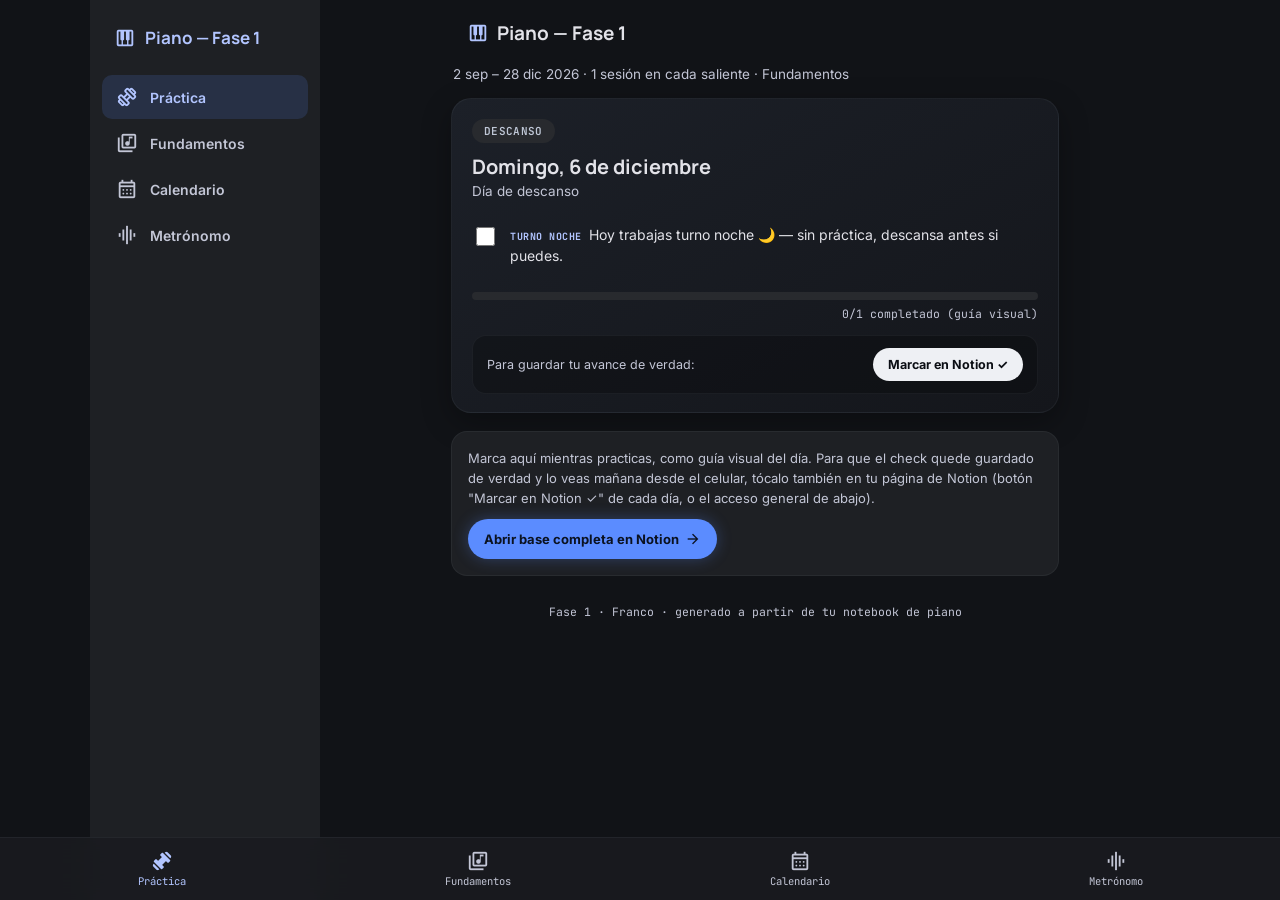
==== commit 23f91a84: "Redisena la app con el estilo Virtuoso Ivory (Stitch) Reconstruye el shell visual y agrega navegacio" ====
--- a/index.html
+++ b/index.html
@@ -4,91 +4,130 @@
 <meta charset="UTF-8">
 <meta name="viewport" content="width=device-width, initial-scale=1.0, maximum-scale=1">
 <title>Piano — Fase 1</title>
+<link rel="preconnect" href="https://fonts.googleapis.com">
+<link rel="preconnect" href="https://fonts.gstatic.com" crossorigin>
+<link href="https://fonts.googleapis.com/css2?family=Manrope:wght@500;600;700&family=Inter:wght@400;500;600&family=JetBrains+Mono:wght@400;500;600&display=swap" rel="stylesheet">
+<link href="https://fonts.googleapis.com/css2?family=Material+Symbols+Outlined:wght,FILL@100..700,0..1&display=swap" rel="stylesheet">
 <style>
   :root{
-    --bg:#0f1115;
+    --bg:#111317;
     --card:#171a21;
-    --card2:#1e222b;
-    --text:#eef0f4;
-    --muted:#9aa2b1;
-    --accent:#5b8cff;
-    --accent2:#7fd8a0;
-    --rest:#6b7280;
-    --today-ring:#ffcc66;
-    --border:#262b36;
+    --card2:#1a1c20;
+    --card3:#1e2024;
+    --card-high:#282a2e;
+    --text:#e2e2e8;
+    --muted:#c3c6d6;
+    --primary:#5b8cff;
+    --primary-soft:#b2c5ff;
+    --tertiary:#bfc7d6;
+    --border:rgba(154,162,177,.14);
+    --border2:rgba(154,162,177,.08);
     --notion:#eef0f4;
   }
   *{box-sizing:border-box;}
   html,body{margin:0;padding:0;background:var(--bg);color:var(--text);
-    font-family:-apple-system,BlinkMacSystemFont,"Segoe UI",Roboto,Helvetica,Arial,sans-serif;
-    -webkit-tap-highlight-color:transparent;}
-  body{padding-bottom:60px;}
-  header{padding:22px 18px 14px;position:sticky;top:0;background:linear-gradient(180deg,var(--bg) 80%,transparent);z-index:5;}
-  header h1{margin:0 0 4px;font-size:22px;letter-spacing:.2px;}
-  header p{margin:0;color:var(--muted);font-size:13.5px;}
-  .wrap{padding:0 14px;max-width:640px;margin:0 auto;}
-
-  .today-card{background:linear-gradient(145deg,var(--card2),var(--card));
-    border:1px solid var(--border);border-radius:18px;padding:16px 16px 14px;margin:14px 0 18px;
-    box-shadow:0 6px 24px rgba(0,0,0,.25);}
-  .today-card .badge{display:inline-block;background:var(--accent);color:#0b0e14;font-weight:700;
-    font-size:11.5px;padding:3px 9px;border-radius:100px;margin-bottom:8px;}
-  .today-card .badge.rest{background:var(--rest);color:#fff;}
-  .today-card h2{margin:0 0 2px;font-size:19px;}
-  .today-card .sub{color:var(--muted);font-size:13px;margin-bottom:10px;}
-  .progress-bar{height:6px;background:#0006;border-radius:100px;overflow:hidden;margin:10px 0 4px;}
-  .progress-bar > div{height:100%;background:linear-gradient(90deg,var(--accent),var(--accent2));width:0%;transition:width .25s;}
-  .progress-label{font-size:11.5px;color:var(--muted);text-align:right;}
-
-  .section-title{font-size:13px;text-transform:uppercase;letter-spacing:.06em;color:var(--muted);
-    margin:22px 2px 8px;font-weight:700;}
-
-  .week{margin-bottom:14px;}
-  .week-head{display:flex;justify-content:space-between;align-items:baseline;padding:0 2px 6px;}
-  .week-head .name{font-weight:700;font-size:14px;}
-  .week-head .range{font-size:11.5px;color:var(--muted);}
+    font-family:'Inter',-apple-system,BlinkMacSystemFont,"Segoe UI",Roboto,Helvetica,Arial,sans-serif;
+    -webkit-tap-highlight-color:transparent;-webkit-font-smoothing:antialiased;}
+  .material-symbols-outlined{font-variation-settings:'FILL' 0,'wght' 400,'GRAD' 0,'opsz' 24;font-size:22px;vertical-align:middle;}
+  .icon-fill{font-variation-settings:'FILL' 1,'wght' 400,'GRAD' 0,'opsz' 24;}
+
+  body{padding-bottom:76px;}
+  .app{max-width:960px;margin:0 auto;display:flex;align-items:flex-start;}
+
+  .side-nav{display:none;}
+  @media(min-width:860px){
+    body{padding-bottom:0;}
+    .app{max-width:1100px;}
+    .side-nav{display:flex;flex-direction:column;width:230px;flex:0 0 230px;padding:26px 12px;
+      background:var(--card3);min-height:100vh;position:sticky;top:0;align-self:flex-start;}
+    .side-nav .brand{display:flex;align-items:center;gap:9px;padding:0 12px 26px;font-family:'Manrope';
+      font-weight:700;font-size:17px;color:var(--primary-soft);}
+    .side-nav a{display:flex;align-items:center;gap:12px;padding:11px 14px;border-radius:10px;color:var(--muted);
+      text-decoration:none;font-size:14px;font-weight:600;margin-bottom:2px;transition:background .15s,color .15s;}
+    .side-nav a.active{background:#5b8cff26;color:var(--primary-soft);}
+    .side-nav a:hover{background:#ffffff0a;}
+    .bottom-nav{display:none;}
+    .main-col{flex:1;min-width:0;padding:34px 40px 40px;}
+    .mobile-topbar{display:none;}
+  }
+  .main-col{padding:0 16px;max-width:640px;margin:0 auto;width:100%;}
+
+  .mobile-topbar{display:flex;align-items:center;gap:9px;
+    padding:20px 16px 12px;position:sticky;top:0;background:linear-gradient(180deg,var(--bg) 78%,transparent);z-index:5;}
+  .mobile-topbar h1{margin:0;font-size:19px;font-family:'Manrope';display:flex;align-items:center;gap:8px;}
+  .mobile-topbar .material-symbols-outlined{color:var(--primary-soft);}
+
+  .view{display:none;padding-top:6px;}
+  .view.active{display:block;}
+  .view-head{margin:2px 2px 16px;}
+  .view-head h2{margin:0 0 4px;font-size:21px;font-family:'Manrope';}
+  .view-head p{margin:0;color:var(--muted);font-size:13.5px;}
+
+  .today-card{background:linear-gradient(150deg,#1c2028,#14161b);
+    border:1px solid var(--border2);border-radius:20px;padding:20px 20px 18px;margin:2px 0 18px;
+    box-shadow:0 10px 30px rgba(0,0,0,.3);}
+  .today-card .badge{display:inline-block;background:var(--card-high);color:var(--muted);font-weight:600;
+    font-family:'JetBrains Mono';letter-spacing:.03em;font-size:11px;padding:5px 12px;border-radius:100px;
+    margin-bottom:10px;text-transform:uppercase;}
+  .today-card .badge.rest{color:var(--tertiary);}
+  .today-card h2{margin:0 0 3px;font-size:20px;font-family:'Manrope';font-weight:700;}
+  .today-card .sub{color:var(--muted);font-size:13.5px;margin-bottom:14px;}
+  .progress-bar{height:8px;background:var(--card-high);border-radius:100px;overflow:hidden;margin:14px 0 6px;}
+  .progress-bar > div{height:100%;background:var(--primary);border-radius:100px;width:0%;transition:width .3s;}
+  .progress-label{font-size:11.5px;color:var(--muted);text-align:right;font-family:'JetBrains Mono';}
+
+  .section-title{font-size:12px;text-transform:uppercase;letter-spacing:.08em;color:var(--muted);
+    font-family:'JetBrains Mono';margin:26px 2px 10px;font-weight:600;border-bottom:1px solid var(--border2);padding-bottom:8px;}
+
+  .week{margin-bottom:16px;}
+  .week-head{display:flex;justify-content:space-between;align-items:baseline;padding:0 2px 8px;}
+  .week-head .name{font-weight:700;font-size:14px;font-family:'Manrope';}
+  .week-head .range{font-size:11.5px;color:var(--muted);font-family:'JetBrains Mono';}
   .days-row{display:grid;grid-template-columns:repeat(7,1fr);gap:6px;}
-  .day-btn{background:var(--card);border:1px solid var(--border);border-radius:12px;
-    padding:8px 2px 7px;text-align:center;cursor:pointer;position:relative;}
-  .day-btn .dow{display:block;font-size:9.5px;color:var(--muted);margin-bottom:3px;text-transform:uppercase;}
-  .day-btn .num{display:block;font-size:15px;font-weight:700;}
-  .day-btn .dot{display:block;width:5px;height:5px;border-radius:50%;margin:4px auto 0;background:var(--accent);}
-  .day-btn.rest .dot{background:var(--rest);}
-  .day-btn.past{opacity:.55;}
-  .day-btn.selected{border-color:var(--accent);background:#5b8cff22;}
-  .day-btn.today{box-shadow:0 0 0 2px var(--today-ring);}
-
-  .detail{background:var(--card);border:1px solid var(--border);border-radius:16px;
-    padding:16px;margin-top:14px;display:none;}
+  .day-btn{background:var(--card-high);border:1px solid transparent;border-radius:14px;
+    padding:9px 2px 8px;text-align:center;cursor:pointer;position:relative;transition:background .15s;}
+  .day-btn:hover{background:#333539;}
+  .day-btn .dow{display:block;font-size:9.5px;color:var(--muted);margin-bottom:4px;text-transform:uppercase;font-family:'JetBrains Mono';}
+  .day-btn .num{display:block;font-size:15px;font-weight:700;font-family:'Manrope';}
+  .day-btn .dot{display:block;width:5px;height:5px;border-radius:50%;margin:5px auto 0;background:var(--primary);
+    box-shadow:0 0 6px rgba(91,140,255,.5);}
+  .day-btn.rest{background:var(--card2);opacity:.65;}
+  .day-btn.rest .dot{background:#4a4d54;box-shadow:none;}
+  .day-btn.past{opacity:.5;}
+  .day-btn.selected{border-color:var(--primary-soft);background:#5b8cff22;}
+  .day-btn.today{box-shadow:0 0 0 2px var(--primary-soft),0 0 14px rgba(178,197,255,.35);}
+
+  .detail{background:var(--card3);border:1px solid var(--border2);border-radius:18px;
+    padding:18px;margin-top:16px;display:none;}
   .detail.open{display:block;}
-  .detail .dtitle{font-size:16px;font-weight:700;margin-bottom:2px;}
-  .detail .dsub{font-size:12.5px;color:var(--muted);margin-bottom:12px;}
-  .task{display:flex;align-items:flex-start;gap:10px;padding:9px 0;border-top:1px solid var(--border);}
+  .detail .dtitle{font-size:17px;font-weight:700;font-family:'Manrope';margin-bottom:2px;}
+  .detail .dsub{font-size:12.5px;color:var(--muted);margin-bottom:14px;}
+  .task{display:flex;align-items:flex-start;gap:12px;padding:11px 0;border-top:1px solid var(--border2);}
   .task:first-of-type{border-top:none;}
-  .task input{margin-top:3px;width:18px;height:18px;accent-color:var(--accent);flex:0 0 auto;}
-  .task label{font-size:14px;line-height:1.4;}
+  .task input{margin-top:3px;width:19px;height:19px;accent-color:var(--primary);flex:0 0 auto;}
+  .task label{font-size:14px;line-height:1.45;}
   .task.checked label{color:var(--muted);text-decoration:line-through;}
-  .tag{display:inline-block;font-size:10.5px;font-weight:700;color:var(--accent);
-    text-transform:uppercase;letter-spacing:.04em;margin-right:6px;}
-
-  .example-toggle{display:inline-block;margin:4px 0 0;font-size:11.5px;color:var(--accent);
+  .tag{display:inline-block;font-size:10px;font-weight:700;color:var(--primary-soft);font-family:'JetBrains Mono';
+    text-transform:uppercase;letter-spacing:.05em;margin-right:7px;}
+
+  .example-toggle{display:inline-block;margin:5px 0 0;font-size:11.5px;color:var(--primary-soft);
     background:none;border:none;cursor:pointer;padding:0;font-weight:600;text-decoration:underline;
     text-underline-offset:2px;}
-  .example-box{display:none;margin:7px 0 2px;padding:10px 12px;background:var(--card2);
-    border:1px solid var(--border);border-left:3px solid var(--accent);border-radius:8px;
-    font-size:12.5px;line-height:1.55;color:var(--text);}
+  .example-box{display:none;margin:8px 0 2px;padding:12px 14px;background:var(--card2);
+    border:1px solid var(--border2);border-left:3px solid var(--primary);border-radius:10px;
+    font-size:12.5px;line-height:1.6;color:var(--text);}
   .example-box.open{display:block;}
-  .example-box .ex-title{font-weight:700;color:var(--accent2);margin-bottom:4px;display:block;
-    font-size:11px;text-transform:uppercase;letter-spacing:.03em;}
-
-  .piece-card{background:var(--card2);border:1px solid var(--border);border-radius:14px;
-    padding:13px 14px;margin-top:12px;}
-  .piece-card .ptitle{font-weight:700;font-size:13.5px;margin-bottom:9px;}
-  .piece-card .video-wrap{position:relative;padding-top:56.25%;border-radius:10px;
+  .example-box .ex-title{font-weight:700;color:var(--primary-soft);margin-bottom:5px;display:block;
+    font-size:11px;text-transform:uppercase;letter-spacing:.03em;font-family:'JetBrains Mono';}
+
+  .piece-card{background:var(--card2);border:1px solid var(--border2);border-radius:16px;
+    padding:15px 16px;margin-top:14px;}
+  .piece-card .ptitle{font-weight:700;font-size:14px;margin-bottom:10px;font-family:'Manrope';}
+  .piece-card .video-wrap{position:relative;padding-top:56.25%;border-radius:12px;
     overflow:hidden;background:#000;margin-bottom:10px;}
   .piece-card .video-wrap iframe{position:absolute;inset:0;width:100%;height:100%;border:0;}
   .piece-card .sheet-note{font-size:12px;color:var(--muted);line-height:1.5;margin-bottom:6px;}
-  .piece-card .sheet-link{display:inline-block;font-size:12.5px;color:var(--accent);
+  .piece-card .sheet-link{display:inline-block;font-size:12.5px;color:var(--primary-soft);
     font-weight:700;text-decoration:none;}
   .piece-card .sheet-thumb{display:block;width:100%;border-radius:8px;margin:2px 0 8px;
     background:#fff;padding:6px;box-sizing:border-box;}
@@ -98,47 +137,154 @@
   .piece-card .pdf-wrap iframe{width:100%;height:100%;border:0;}
 
   .notion-cta{display:flex;align-items:center;justify-content:space-between;gap:10px;
-    background:#0003;border:1px solid var(--border);border-radius:12px;padding:10px 12px;margin-top:12px;}
+    background:rgba(0,0,0,.25);border:1px solid var(--border2);border-radius:14px;padding:12px 14px;margin-top:14px;}
   .notion-cta span{font-size:12.5px;color:var(--muted);}
   .notion-cta a{flex:0 0 auto;background:var(--notion);color:#0b0e14;font-weight:700;
-    text-decoration:none;padding:8px 13px;border-radius:100px;font-size:12.5px;white-space:nowrap;}
-
-  .notion-box{background:var(--card2);border:1px dashed var(--border);border-radius:14px;
-    padding:13px 14px;margin:20px 0;font-size:13px;color:var(--muted);line-height:1.5;}
-  .notion-box a.btn{display:inline-block;margin-top:9px;background:var(--accent);color:#0b0e14;
-    font-weight:700;text-decoration:none;padding:9px 14px;border-radius:100px;font-size:13px;}
-
-  footer{text-align:center;color:var(--muted);font-size:11.5px;padding:20px 14px 6px;}
+    text-decoration:none;padding:9px 15px;border-radius:100px;font-size:12.5px;white-space:nowrap;}
+
+  .notion-box{background:var(--card3);border:1px solid var(--border2);border-radius:16px;
+    padding:16px;margin:16px 0 4px;font-size:13px;color:var(--muted);line-height:1.55;}
+  .notion-box a.btn{display:inline-flex;align-items:center;gap:6px;margin-top:11px;background:var(--primary);
+    color:#0b1220;font-weight:700;text-decoration:none;padding:10px 16px;border-radius:100px;font-size:13px;
+    box-shadow:0 0 15px rgba(91,140,255,.3);}
+
+  .concept-grid{display:flex;flex-direction:column;gap:10px;}
+  .concept-card{background:var(--card3);border:1px solid var(--border2);border-radius:16px;padding:15px 16px;}
+  .concept-card summary{cursor:pointer;list-style:none;display:flex;align-items:center;gap:10px;
+    font-family:'Manrope';font-weight:700;font-size:14.5px;}
+  .concept-card summary::-webkit-details-marker{display:none;}
+  .concept-card summary .material-symbols-outlined{color:var(--primary-soft);flex:0 0 auto;}
+  .concept-card summary::after{content:'expand_more';font-family:'Material Symbols Outlined';margin-left:auto;color:var(--muted);}
+  .concept-card[open] summary::after{content:'expand_less';}
+  .concept-card .body{margin-top:10px;padding-top:10px;border-top:1px solid var(--border2);
+    font-size:13px;line-height:1.6;color:var(--muted);}
+  .concept-card .body b{color:var(--text);}
+
+  .metro-wrap{display:flex;flex-direction:column;align-items:center;gap:24px;padding:16px 0 10px;}
+  .metro-dial{position:relative;width:220px;height:220px;border-radius:50%;
+    background:radial-gradient(circle at 50% 40%, #1b1e25, #101216 75%);
+    border:8px solid var(--card-high);display:flex;align-items:center;justify-content:center;
+    box-shadow:inset 0 0 24px rgba(0,0,0,.5);}
+  .metro-dial.playing{animation:metro-pulse 1s infinite;}
+  @keyframes metro-pulse{0%{box-shadow:inset 0 0 24px rgba(0,0,0,.5),0 0 0 0 rgba(91,140,255,.45);}
+    70%{box-shadow:inset 0 0 24px rgba(0,0,0,.5),0 0 0 18px rgba(91,140,255,0);}
+    100%{box-shadow:inset 0 0 24px rgba(0,0,0,.5),0 0 0 0 rgba(91,140,255,0);}}
+  .metro-dial .mark{display:block;text-align:center;font-family:'JetBrains Mono';font-size:11px;letter-spacing:.1em;
+    text-transform:uppercase;color:var(--primary-soft);opacity:.85;margin-bottom:6px;}
+  .metro-dial .bpm{display:block;text-align:center;font-family:'Manrope';font-weight:700;font-size:56px;color:#fff;line-height:1;}
+  .metro-dial .bpm-label{display:block;text-align:center;font-family:'JetBrains Mono';font-size:11px;color:var(--muted);
+    margin-top:4px;letter-spacing:.08em;}
+  .metro-controls{display:flex;align-items:center;gap:22px;}
+  .metro-round{width:54px;height:54px;border-radius:50%;background:var(--card3);border:1px solid var(--border2);
+    display:flex;align-items:center;justify-content:center;color:var(--text);cursor:pointer;}
+  .metro-round:hover{border-color:rgba(178,197,255,.4);color:var(--primary-soft);}
+  .metro-play{width:82px;height:82px;border-radius:50%;background:var(--primary);color:#fff;border:none;
+    display:flex;align-items:center;justify-content:center;cursor:pointer;box-shadow:0 0 24px rgba(91,140,255,.4);}
+  .metro-play .material-symbols-outlined{font-size:36px;}
+  .metro-session{display:flex;align-items:center;gap:14px;background:var(--card3);border:1px solid var(--border2);
+    border-radius:14px;padding:10px 18px;}
+  .metro-session .t{font-family:'Manrope';font-weight:700;font-size:19px;letter-spacing:.05em;color:#fff;}
+  .metro-session .lbl{font-family:'JetBrains Mono';font-size:9.5px;color:var(--muted);text-transform:uppercase;letter-spacing:.08em;}
+  .metro-session button{background:none;border:none;color:var(--muted);cursor:pointer;padding:4px;}
+  .metro-session button:hover{color:var(--primary-soft);}
+  .metro-tap{padding:13px 26px;border-radius:100px;background:var(--card3);border:1px solid rgba(91,140,255,.3);
+    color:var(--primary-soft);font-family:'Manrope';font-weight:700;font-size:13px;letter-spacing:.05em;
+    text-transform:uppercase;cursor:pointer;display:flex;align-items:center;gap:8px;}
+  .metro-tap:active{background:#5b8cff1a;}
+  .metro-sig{display:flex;gap:8px;flex-wrap:wrap;justify-content:center;}
+  .metro-sig button{padding:9px 16px;border-radius:100px;font-family:'JetBrains Mono';font-size:12.5px;
+    background:var(--card3);color:var(--muted);border:1px solid var(--border2);cursor:pointer;}
+  .metro-sig button.active{background:#5b8cff26;color:var(--primary-soft);border-color:rgba(91,140,255,.5);}
+
+  footer{text-align:center;color:var(--muted);font-size:11.5px;padding:24px 14px 6px;font-family:'JetBrains Mono';}
+
+  .bottom-nav{position:fixed;bottom:0;left:0;width:100%;display:flex;justify-content:space-around;
+    align-items:center;padding:10px 8px calc(10px + env(safe-area-inset-bottom));
+    background:rgba(26,28,32,.85);backdrop-filter:blur(16px);-webkit-backdrop-filter:blur(16px);
+    border-top:1px solid var(--border2);z-index:20;}
+  .bottom-nav button{background:none;border:none;display:flex;flex-direction:column;align-items:center;gap:2px;
+    color:var(--muted);font-family:'JetBrains Mono';font-size:10.5px;cursor:pointer;padding:2px 10px;}
+  .bottom-nav button.active{color:var(--primary-soft);}
 </style>
 </head>
 <body>
 
-<header>
-  <div class="wrap">
-    <h1>🎹 Piano — Fase 1</h1>
-    <p>2 sep – 28 dic 2026 · 1 sesión en cada saliente · Fundamentos</p>
+<div class="app">
+<nav class="side-nav">
+  <div class="brand"><span class="material-symbols-outlined icon-fill">piano</span> Piano — Fase 1</div>
+  <a href="#" data-view="practica" class="active"><span class="material-symbols-outlined">exercise</span> Práctica</a>
+  <a href="#" data-view="fundamentos"><span class="material-symbols-outlined">library_music</span> Fundamentos</a>
+  <a href="#" data-view="calendario"><span class="material-symbols-outlined">calendar_month</span> Calendario</a>
+  <a href="#" data-view="metronomo"><span class="material-symbols-outlined">graphic_eq</span> Metrónomo</a>
+</nav>
+
+<div class="main-col">
+  <div class="mobile-topbar">
+    <h1><span class="material-symbols-outlined icon-fill">piano</span> Piano — Fase 1</h1>
   </div>
-</header>
-
-<div class="wrap">
-
-  <div class="today-card" id="todayCard"></div>
-
-  <div class="notion-box">
-    Marca aquí mientras practicas, como guía visual del día. Para que el check quede guardado de verdad y lo veas
-    mañana desde el celular, tócalo también en tu página de Notion (botón "Marcar en Notion ✓" de cada día, o el
-    acceso general de abajo).
-    <br>
-    <a class="btn" href="https://app.notion.com/p/0588af861a594e15af5c4f1fbbeda3ef" target="_blank" rel="noopener">Abrir base completa en Notion →</a>
-  </div>
-
-  <div class="section-title">Calendario — Fase 1</div>
-  <div id="calendar"></div>
-
-  <div class="detail" id="detail"></div>
+
+  <section class="view active" id="view-practica">
+    <div class="view-head"><p>2 sep – 28 dic 2026 · 1 sesión en cada saliente · Fundamentos</p></div>
+    <div class="today-card" id="todayCard"></div>
+    <div class="notion-box">
+      Marca aquí mientras practicas, como guía visual del día. Para que el check quede guardado de verdad y lo veas
+      mañana desde el celular, tócalo también en tu página de Notion (botón "Marcar en Notion ✓" de cada día, o el
+      acceso general de abajo).
+      <br>
+      <a class="btn" href="https://app.notion.com/p/0588af861a594e15af5c4f1fbbeda3ef" target="_blank" rel="noopener">Abrir base completa en Notion <span class="material-symbols-outlined" style="font-size:16px;">arrow_forward</span></a>
+    </div>
+  </section>
+
+  <section class="view" id="view-fundamentos">
+    <div class="view-head"><h2>Fundamentos</h2><p>Guía rápida de las técnicas que vas a encontrar en el plan</p></div>
+    <div class="concept-grid" id="conceptGrid"></div>
+  </section>
+
+  <section class="view" id="view-calendario">
+    <div class="view-head"><h2>Calendario</h2><p>Fase 1 completa, semana a semana</p></div>
+    <div id="calendar"></div>
+    <div class="detail" id="detail"></div>
+  </section>
+
+  <section class="view" id="view-metronomo">
+    <div class="view-head"><h2>Metrónomo</h2><p>Para calentar antes de tocar</p></div>
+    <div class="metro-wrap">
+      <div class="metro-dial" id="metroDial">
+        <div>
+          <span class="mark" id="metroMark">Andante</span>
+          <span class="bpm" id="metroBpm">90</span>
+          <span class="bpm-label">BPM</span>
+        </div>
+      </div>
+      <div class="metro-controls">
+        <button class="metro-round" id="metroMinus" aria-label="Bajar tempo"><span class="material-symbols-outlined">remove</span></button>
+        <button class="metro-play" id="metroPlay" aria-label="Iniciar metrónomo"><span class="material-symbols-outlined icon-fill">play_arrow</span></button>
+        <button class="metro-round" id="metroPlus" aria-label="Subir tempo"><span class="material-symbols-outlined">add</span></button>
+      </div>
+      <div class="metro-session">
+        <div><div class="lbl">Sesión</div><div class="t" id="metroTimer">00:00</div></div>
+        <button id="metroReset" title="Reiniciar sesión"><span class="material-symbols-outlined">restart_alt</span></button>
+      </div>
+      <button class="metro-tap" id="metroTap"><span class="material-symbols-outlined">touch_app</span> Tap Tempo</button>
+      <div class="metro-sig" id="metroSig">
+        <button data-sig="2">2/4</button>
+        <button data-sig="3">3/4</button>
+        <button data-sig="4" class="active">4/4</button>
+        <button data-sig="6">6/8</button>
+      </div>
+    </div>
+  </section>
 
   <footer>Fase 1 · Franco · generado a partir de tu notebook de piano</footer>
 </div>
+</div>
+
+<nav class="bottom-nav">
+  <button data-view="practica" class="active"><span class="material-symbols-outlined icon-fill">exercise</span>Práctica</button>
+  <button data-view="fundamentos"><span class="material-symbols-outlined">library_music</span>Fundamentos</button>
+  <button data-view="calendario"><span class="material-symbols-outlined">calendar_month</span>Calendario</button>
+  <button data-view="metronomo"><span class="material-symbols-outlined">graphic_eq</span>Metrónomo</button>
+</nav>
 
 <script>
 const DAYS = [
@@ -2031,6 +2177,15 @@
   });
 }
 
+function renderFundamentos(){
+  const grid = document.getElementById("conceptGrid");
+  grid.innerHTML = EXAMPLES.map((ex,i)=>`
+    <details class="concept-card"${i===0?" open":""}>
+      <summary><span class="material-symbols-outlined">music_note</span>${ex.title}</summary>
+      <div class="body">${ex.html}</div>
+    </details>`).join("");
+}
+
 function todayStr(){
   const n = new Date();
   return n.getFullYear()+"-"+String(n.getMonth()+1).padStart(2,"0")+"-"+String(n.getDate()).padStart(2,"0");
@@ -2174,8 +2329,126 @@
   detail.scrollIntoView({behavior:"smooth", block:"nearest"});
 }
 
+function showView(name){
+  document.querySelectorAll(".view").forEach(v=>v.classList.toggle("active", v.id === "view-"+name));
+  document.querySelectorAll("[data-view]").forEach(el=>el.classList.toggle("active", el.dataset.view===name));
+}
+document.querySelectorAll("[data-view]").forEach(el=>{
+  el.addEventListener("click", (e)=>{
+    e.preventDefault();
+    showView(el.dataset.view);
+  });
+});
+
+// --- Metrónomo (Web Audio API, scheduler con lookahead) ---
+let audioCtx = null;
+let metroBpm = 90, metroSig = 4, metroPlaying = false;
+let nextNoteTime = 0, currentBeat = 0, schedulerId = null;
+let sessionSeconds = 0, sessionInterval = null;
+const METRO_LOOKAHEAD = 25, METRO_SCHEDULE_AHEAD = 0.1;
+
+function tempoName(bpm){
+  if(bpm<40) return "Grave";
+  if(bpm<60) return "Largo";
+  if(bpm<66) return "Larghetto";
+  if(bpm<76) return "Adagio";
+  if(bpm<108) return "Andante";
+  if(bpm<120) return "Moderato";
+  if(bpm<156) return "Allegro";
+  if(bpm<176) return "Vivace";
+  if(bpm<200) return "Presto";
+  return "Prestissimo";
+}
+function fmtTimer(s){
+  return String(Math.floor(s/60)).padStart(2,"0")+":"+String(s%60).padStart(2,"0");
+}
+function updateMetroUI(){
+  document.getElementById("metroBpm").textContent = metroBpm;
+  document.getElementById("metroMark").textContent = tempoName(metroBpm);
+  document.getElementById("metroDial").classList.toggle("playing", metroPlaying);
+  document.getElementById("metroPlay").innerHTML = metroPlaying
+    ? '<span class="material-symbols-outlined icon-fill">pause</span>'
+    : '<span class="material-symbols-outlined icon-fill">play_arrow</span>';
+}
+function scheduleClick(beatNumber, time){
+  const osc = audioCtx.createOscillator();
+  const gain = audioCtx.createGain();
+  osc.connect(gain); gain.connect(audioCtx.destination);
+  const accent = beatNumber % metroSig === 0;
+  osc.frequency.value = accent ? 1500 : 1000;
+  gain.gain.setValueAtTime(accent ? 0.35 : 0.2, time);
+  gain.gain.exponentialRampToValueAtTime(0.0001, time + 0.05);
+  osc.start(time);
+  osc.stop(time + 0.05);
+}
+function metroScheduler(){
+  while(nextNoteTime < audioCtx.currentTime + METRO_SCHEDULE_AHEAD){
+    scheduleClick(currentBeat, nextNoteTime);
+    nextNoteTime += 60 / metroBpm;
+    currentBeat++;
+  }
+  schedulerId = setTimeout(metroScheduler, METRO_LOOKAHEAD);
+}
+function startMetro(){
+  if(!audioCtx) audioCtx = new (window.AudioContext || window.webkitAudioContext)();
+  if(audioCtx.state === "suspended") audioCtx.resume();
+  metroPlaying = true;
+  currentBeat = 0;
+  nextNoteTime = audioCtx.currentTime + 0.05;
+  metroScheduler();
+  if(!sessionInterval){
+    sessionInterval = setInterval(()=>{
+      sessionSeconds++;
+      document.getElementById("metroTimer").textContent = fmtTimer(sessionSeconds);
+    }, 1000);
+  }
+  updateMetroUI();
+}
+function stopMetro(){
+  metroPlaying = false;
+  clearTimeout(schedulerId);
+  clearInterval(sessionInterval);
+  sessionInterval = null;
+  updateMetroUI();
+}
+document.getElementById("metroPlay").addEventListener("click", ()=>{
+  metroPlaying ? stopMetro() : startMetro();
+});
+document.getElementById("metroMinus").addEventListener("click", ()=>{
+  metroBpm = Math.max(30, metroBpm - 1); updateMetroUI();
+});
+document.getElementById("metroPlus").addEventListener("click", ()=>{
+  metroBpm = Math.min(240, metroBpm + 1); updateMetroUI();
+});
+document.getElementById("metroReset").addEventListener("click", ()=>{
+  sessionSeconds = 0;
+  document.getElementById("metroTimer").textContent = "00:00";
+});
+document.querySelectorAll("#metroSig button").forEach(btn=>{
+  btn.addEventListener("click", ()=>{
+    document.querySelectorAll("#metroSig button").forEach(b=>b.classList.remove("active"));
+    btn.classList.add("active");
+    metroSig = parseInt(btn.dataset.sig, 10);
+  });
+});
+let tapTimes = [];
+document.getElementById("metroTap").addEventListener("click", ()=>{
+  const now = performance.now();
+  tapTimes = tapTimes.filter(t => now - t < 2500);
+  tapTimes.push(now);
+  if(tapTimes.length >= 2){
+    const intervals = [];
+    for(let i=1;i<tapTimes.length;i++) intervals.push(tapTimes[i]-tapTimes[i-1]);
+    const avg = intervals.reduce((a,b)=>a+b,0) / intervals.length;
+    metroBpm = Math.round(Math.min(240, Math.max(30, 60000/avg)));
+    updateMetroUI();
+  }
+});
+
 renderToday();
 renderCalendar();
+renderFundamentos();
+updateMetroUI();
 </script>
 
 </body>
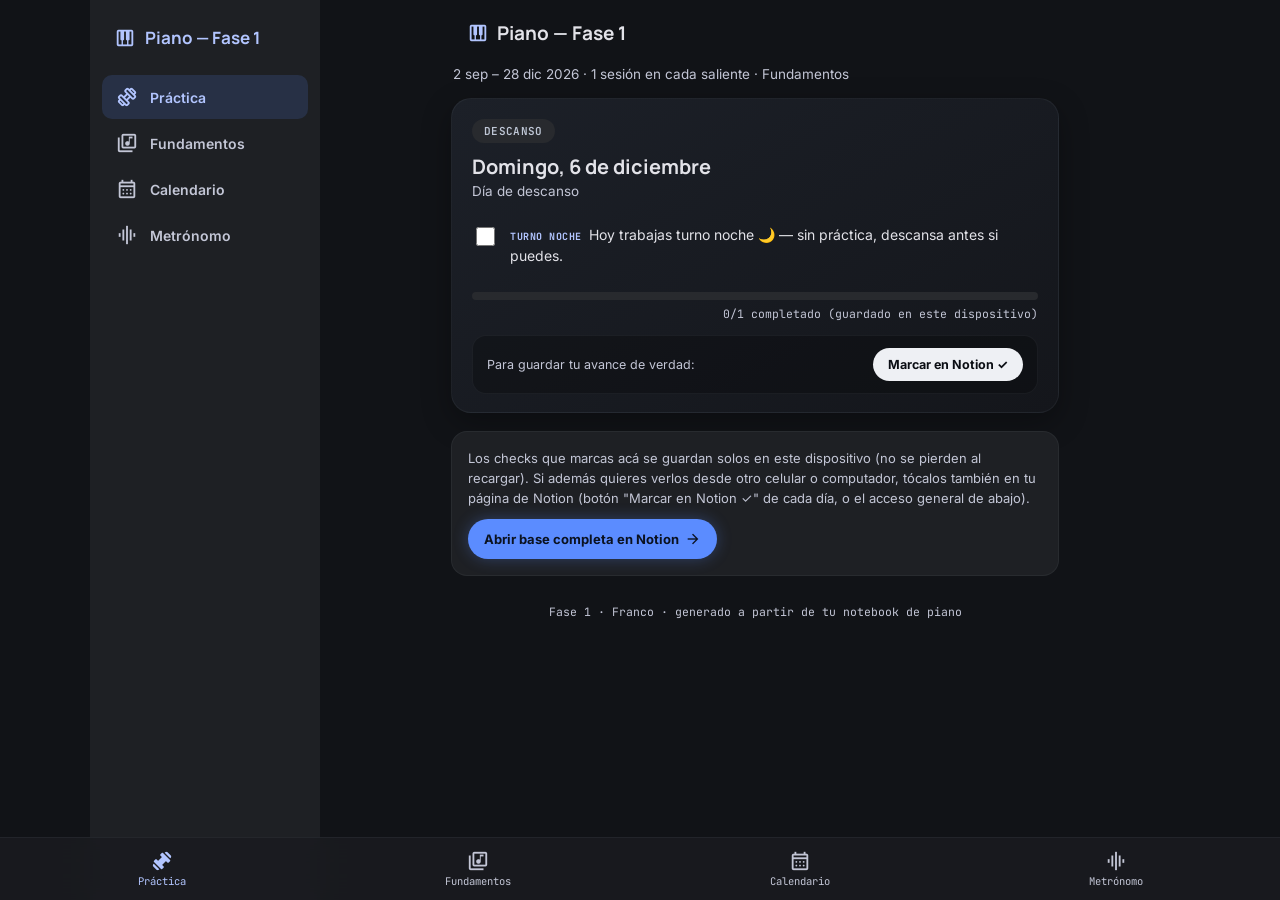
==== commit 6aaec809: "Guarda el progreso diario en localStorage, sin depender solo de Notion Los checks ahora persisten en" ====
--- a/index.html
+++ b/index.html
@@ -227,9 +227,9 @@
     <div class="view-head"><p>2 sep – 28 dic 2026 · 1 sesión en cada saliente · Fundamentos</p></div>
     <div class="today-card" id="todayCard"></div>
     <div class="notion-box">
-      Marca aquí mientras practicas, como guía visual del día. Para que el check quede guardado de verdad y lo veas
-      mañana desde el celular, tócalo también en tu página de Notion (botón "Marcar en Notion ✓" de cada día, o el
-      acceso general de abajo).
+      Los checks que marcas acá se guardan solos en este dispositivo (no se pierden al recargar). Si además quieres
+      verlos desde otro celular o computador, tócalos también en tu página de Notion (botón "Marcar en Notion ✓" de
+      cada día, o el acceso general de abajo).
       <br>
       <a class="btn" href="https://app.notion.com/p/0588af861a594e15af5c4f1fbbeda3ef" target="_blank" rel="noopener">Abrir base completa en Notion <span class="material-symbols-outlined" style="font-size:16px;">arrow_forward</span></a>
     </div>
@@ -2191,7 +2191,16 @@
   return n.getFullYear()+"-"+String(n.getMonth()+1).padStart(2,"0")+"-"+String(n.getDate()).padStart(2,"0");
 }
 const TODAY = todayStr();
-const checkState = {}; // guía visual en memoria; el registro real vive en Notion
+const CHECK_STORAGE_KEY = "pianoFase1_checkState_v1";
+function loadCheckState(){
+  try{ return JSON.parse(localStorage.getItem(CHECK_STORAGE_KEY)) || {}; }
+  catch(e){ return {}; }
+}
+function saveCheckState(){
+  try{ localStorage.setItem(CHECK_STORAGE_KEY, JSON.stringify(checkState)); }
+  catch(e){ /* localStorage no disponible (modo privado, etc.) — se pierde el registro local */ }
+}
+const checkState = loadCheckState(); // se guarda solo en este dispositivo/navegador; Notion sigue siendo el registro visible desde cualquier lado
 
 function fmtRange(days){
   const first = days[0].d.split("-"), last = days[days.length-1].d.split("-");
@@ -2244,6 +2253,7 @@
       </div>`;
     row.querySelector("input").addEventListener("change", (e)=>{
       checkState[id] = e.target.checked;
+      saveCheckState();
       row.classList.toggle("checked", e.target.checked);
       updateProgress(day, container.dataset.progressTarget);
     });
@@ -2265,7 +2275,7 @@
   const bar = document.getElementById(barId);
   if(bar){
     bar.querySelector("div").style.width = (total? (done/total*100):0)+"%";
-    bar.nextElementSibling.textContent = done+"/"+total+" completado (guía visual)";
+    bar.nextElementSibling.textContent = done+"/"+total+" completado (guardado en este dispositivo)";
   }
 }
 
@@ -2297,7 +2307,7 @@
     <div class="sub">${day.t==="D" ? "Día de descanso" : "Práctica de 30–60 min"}</div>
     <div id="todayTasks"></div>
     <div class="progress-bar" id="todayBar"><div></div></div>
-    <div class="progress-label">0/${day.tasks.length} completado (guía visual)</div>
+    <div class="progress-label">0/${day.tasks.length} completado (guardado en este dispositivo)</div>
     ${notionCta(day)}
     ${renderRepertoire(day)}
   `;
@@ -2305,6 +2315,7 @@
   tasksEl.dataset.progressTarget = "todayBar";
   renderTasks(day, tasksEl);
   wirePdfToggles(card);
+  updateProgress(day, "todayBar");
 }
 
 function selectDay(date){
@@ -2317,7 +2328,7 @@
     <div class="dsub">${day.t==="D" ? "Día de descanso" : "Práctica de 30–60 min"}</div>
     <div id="detailTasks"></div>
     <div class="progress-bar" id="detailBar"><div></div></div>
-    <div class="progress-label" id="detailBar-label">0/${day.tasks.length} completado (guía visual)</div>
+    <div class="progress-label" id="detailBar-label">0/${day.tasks.length} completado (guardado en este dispositivo)</div>
     ${notionCta(day)}
     ${renderRepertoire(day)}
   `;
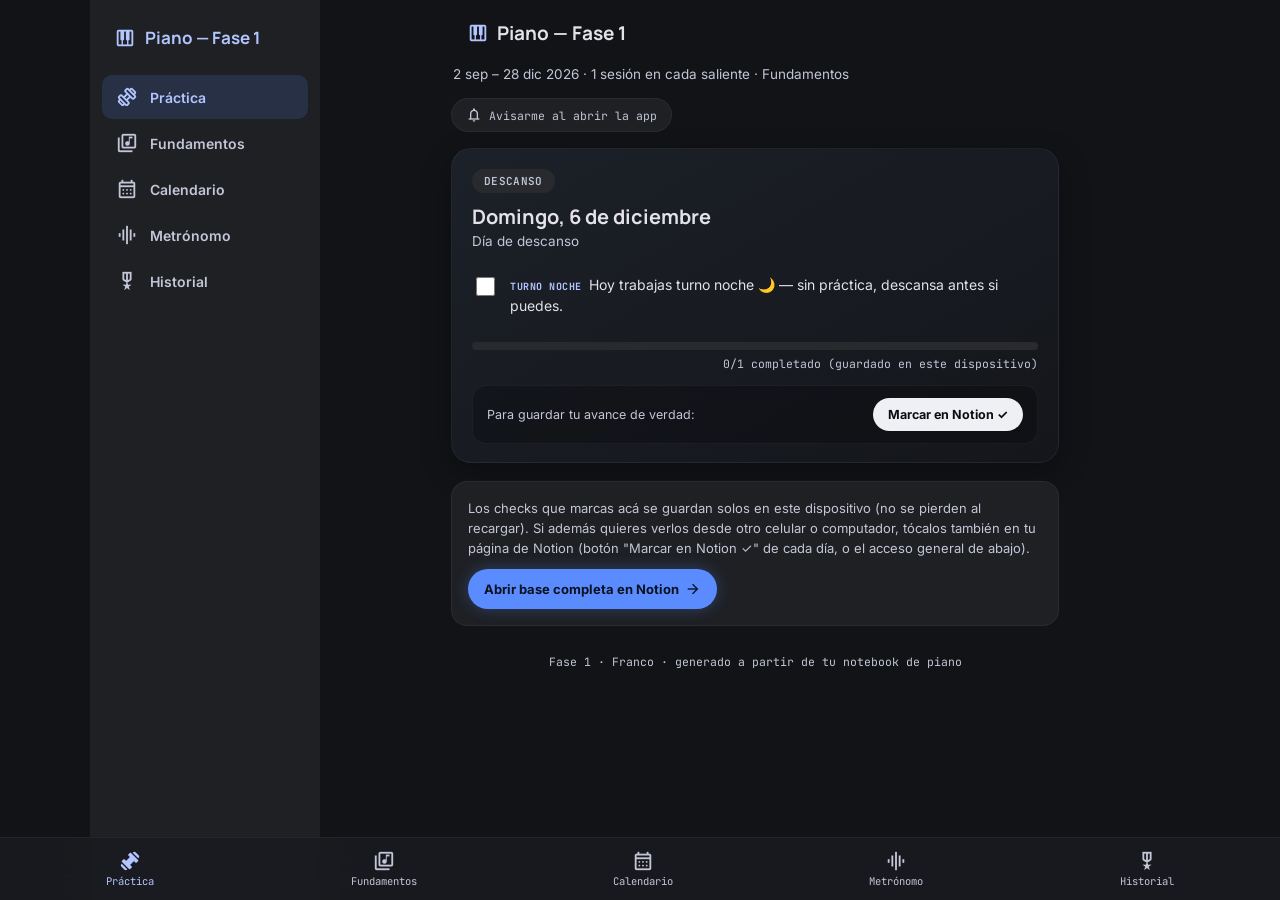
==== commit a487c20a: "Agrega Historial, logros, recomendaciones, BPM sugerido y recordatorios Todo calculado desde el loca" ====
--- a/index.html
+++ b/index.html
@@ -205,6 +205,50 @@
   .bottom-nav button{background:none;border:none;display:flex;flex-direction:column;align-items:center;gap:2px;
     color:var(--muted);font-family:'JetBrains Mono';font-size:10.5px;cursor:pointer;padding:2px 10px;}
   .bottom-nav button.active{color:var(--primary-soft);}
+
+  .notify-toggle{display:inline-flex;align-items:center;gap:7px;background:var(--card3);
+    border:1px solid var(--border2);color:var(--muted);font-family:'JetBrains Mono';font-size:11.5px;
+    padding:8px 14px;border-radius:100px;cursor:pointer;margin:0 0 14px;}
+  .notify-toggle .material-symbols-outlined{font-size:16px;}
+  .notify-toggle.on{color:var(--primary-soft);border-color:rgba(91,140,255,.4);background:#5b8cff1a;}
+
+  .completion-banner{margin-top:14px;padding:14px 16px;border-radius:14px;
+    background:linear-gradient(135deg,#5b8cff26,#5b8cff0d);border:1px solid rgba(91,140,255,.35);
+    font-size:13px;line-height:1.55;color:var(--text);}
+  .completion-banner b{color:var(--primary-soft);}
+  .completion-banner .new-badges{margin-top:6px;font-family:'JetBrains Mono';font-size:11px;color:var(--primary-soft);}
+
+  .tip-banner{margin-top:12px;padding:11px 14px;border-radius:12px;background:var(--card2);
+    border-left:3px solid var(--tertiary);font-size:12.5px;line-height:1.5;color:var(--muted);}
+  .tip-banner b{color:var(--text);}
+
+  .stat-row{display:flex;gap:10px;margin-bottom:8px;flex-wrap:wrap;}
+  .stat-pill{flex:1;min-width:130px;background:var(--card3);border:1px solid var(--border2);
+    border-radius:16px;padding:14px 16px;}
+  .stat-pill .n{display:block;font-family:'Manrope';font-weight:700;font-size:28px;color:#fff;}
+  .stat-pill .l{display:block;font-family:'JetBrains Mono';font-size:10.5px;color:var(--muted);
+    text-transform:uppercase;letter-spacing:.06em;margin-top:2px;}
+
+  .badge-grid{display:grid;grid-template-columns:repeat(2,1fr);gap:12px;margin-bottom:6px;}
+  .badge-card{background:var(--card3);border:1px solid var(--border2);border-radius:16px;
+    padding:16px 12px;text-align:center;}
+  .badge-card img{width:64px;height:64px;border-radius:50%;object-fit:cover;margin:0 auto 10px;display:block;}
+  .badge-card.locked img{filter:grayscale(1);opacity:.35;}
+  .badge-card .bname{font-family:'Manrope';font-weight:700;font-size:12.5px;color:var(--text);}
+  .badge-card.locked .bname{color:var(--muted);}
+  .badge-card .bdesc{font-family:'JetBrains Mono';font-size:10px;color:var(--muted);margin-top:4px;line-height:1.4;}
+
+  .session-list{display:flex;flex-direction:column;gap:2px;}
+  .session-row{display:flex;justify-content:space-between;align-items:center;padding:11px 4px;
+    border-top:1px solid var(--border2);font-size:13px;}
+  .session-row:first-child{border-top:none;}
+  .session-row .sd{font-family:'Manrope';font-weight:600;}
+  .session-row .sw{font-family:'JetBrains Mono';font-size:11px;color:var(--muted);}
+  .session-empty{color:var(--muted);font-size:13px;padding:8px 4px;}
+
+  .metro-suggest{font-family:'JetBrains Mono';font-size:11.5px;color:var(--primary-soft);
+    background:#5b8cff1a;border:1px solid rgba(91,140,255,.3);padding:8px 14px;border-radius:100px;
+    text-align:center;}
 </style>
 </head>
 <body>
@@ -216,6 +260,7 @@
   <a href="#" data-view="fundamentos"><span class="material-symbols-outlined">library_music</span> Fundamentos</a>
   <a href="#" data-view="calendario"><span class="material-symbols-outlined">calendar_month</span> Calendario</a>
   <a href="#" data-view="metronomo"><span class="material-symbols-outlined">graphic_eq</span> Metrónomo</a>
+  <a href="#" data-view="historial"><span class="material-symbols-outlined">military_tech</span> Historial</a>
 </nav>
 
 <div class="main-col">
@@ -225,6 +270,10 @@
 
   <section class="view active" id="view-practica">
     <div class="view-head"><p>2 sep – 28 dic 2026 · 1 sesión en cada saliente · Fundamentos</p></div>
+    <button class="notify-toggle" id="notifyToggle" type="button">
+      <span class="material-symbols-outlined">notifications</span>
+      <span id="notifyToggleLabel">Avisarme al abrir la app</span>
+    </button>
     <div class="today-card" id="todayCard"></div>
     <div class="notion-box">
       Los checks que marcas acá se guardan solos en este dispositivo (no se pierden al recargar). Si además quieres
@@ -256,6 +305,7 @@
           <span class="bpm-label">BPM</span>
         </div>
       </div>
+      <div class="metro-suggest" id="metroSuggestNote" style="display:none;"></div>
       <div class="metro-controls">
         <button class="metro-round" id="metroMinus" aria-label="Bajar tempo"><span class="material-symbols-outlined">remove</span></button>
         <button class="metro-play" id="metroPlay" aria-label="Iniciar metrónomo"><span class="material-symbols-outlined icon-fill">play_arrow</span></button>
@@ -275,6 +325,15 @@
     </div>
   </section>
 
+  <section class="view" id="view-historial">
+    <div class="view-head"><h2>Historial</h2><p>Tu racha, tus logros y las sesiones completadas</p></div>
+    <div class="stat-row" id="statRow"></div>
+    <div class="section-title">Logros</div>
+    <div class="badge-grid" id="badgeGrid"></div>
+    <div class="section-title">Sesiones completadas</div>
+    <div class="session-list" id="sessionList"></div>
+  </section>
+
   <footer>Fase 1 · Franco · generado a partir de tu notebook de piano</footer>
 </div>
 </div>
@@ -284,6 +343,7 @@
   <button data-view="fundamentos"><span class="material-symbols-outlined">library_music</span>Fundamentos</button>
   <button data-view="calendario"><span class="material-symbols-outlined">calendar_month</span>Calendario</button>
   <button data-view="metronomo"><span class="material-symbols-outlined">graphic_eq</span>Metrónomo</button>
+  <button data-view="historial"><span class="material-symbols-outlined">military_tech</span>Historial</button>
 </nav>
 
 <script>
@@ -2202,6 +2262,76 @@
 }
 const checkState = loadCheckState(); // se guarda solo en este dispositivo/navegador; Notion sigue siendo el registro visible desde cualquier lado
 
+// --- Progreso, racha y logros (todo derivado de checkState, sin backend) ---
+function isDayComplete(day){
+  return day.tasks.length > 0 && day.tasks.every((_,idx)=>checkState[taskId(day.d,idx)]);
+}
+function activeDaysUpTo(dateStr){
+  return DAYS.filter(d=>d.t==="A" && d.d<=dateStr);
+}
+function completedActiveDays(){
+  return DAYS.filter(d=>d.t==="A" && isDayComplete(d));
+}
+function currentStreak(){
+  const active = activeDaysUpTo(TODAY);
+  let streak = 0;
+  for(let i=active.length-1;i>=0;i--){
+    if(isDayComplete(active[i])) streak++;
+    else break;
+  }
+  return streak;
+}
+function loadMetroUsed(){
+  return localStorage.getItem("pianoFase1_metroUsed_v1") === "1";
+}
+function markMetroUsed(){
+  try{ localStorage.setItem("pianoFase1_metroUsed_v1", "1"); }catch(e){}
+}
+function getBadges(){
+  const done = completedActiveDays().length;
+  const totalActive = DAYS.filter(d=>d.t==="A").length;
+  const streak = currentStreak();
+  return [
+    { key:"first_steps", img:"assets/badges/first_steps.png", name:"Primeros pasos",
+      desc:"Completa tu primera sesión", unlocked: done>=1 },
+    { key:"high_streak", img:"assets/badges/high_streak.png", name:"Racha alta",
+      desc:"3 sesiones seguidas sin cortar la racha", unlocked: streak>=3 },
+    { key:"perfect_timing", img:"assets/badges/perfect_timing.png", name:"Timing perfecto",
+      desc:"Usa el metrónomo al menos una vez", unlocked: loadMetroUsed() },
+    { key:"mastery", img:"assets/badges/mastery.png", name:"Maestría",
+      desc:`Completa las ${totalActive} sesiones de la Fase 1`, unlocked: done>=totalActive && totalActive>0 },
+  ];
+}
+function getTip(day){
+  const streak = currentStreak();
+  if(day.t === "D"){
+    if(streak>=1) return `Vienes con racha de ${streak} sesión${streak===1?"":"es"} — descansa tranquilo, sigue mañana.`;
+    return null;
+  }
+  const alreadyDone = isDayComplete(day);
+  if(alreadyDone) return null;
+  const text = day.tasks.map(t=>t[1]).join(" | ");
+  if(/\(nuevo\)/i.test(text)) return "Hay un ejercicio nuevo hoy — tócalo primero, muy lento, antes que el resto.";
+  if(streak>=3) return `🔥 Racha de ${streak} sesiones seguidas. No la cortes hoy.`;
+  if(findRepertoire(day).length) return "Antes de tocar la pieza, mira el video completo una vez para tener el sonido en el oído.";
+  return "Empieza por la Técnica — es la base para lo que sigue en la sesión.";
+}
+function renderCompletion(day, elId, wasIncompleteBefore){
+  const el = document.getElementById(elId);
+  if(!el) return;
+  if(day.t!=="A" || !isDayComplete(day)){ el.innerHTML = ""; return; }
+  const badges = getBadges();
+  const newlyUnlocked = wasIncompleteBefore ? badges.filter(b=>b.unlocked && (b.key==="first_steps" || b.key==="high_streak" || b.key==="mastery")) : [];
+  el.innerHTML = `<div class="completion-banner">🎉 <b>¡Sesión completa!</b> Llevas ${completedActiveDays().length} sesión${completedActiveDays().length===1?"":"es"} en total, racha actual de ${currentStreak()}.
+    ${newlyUnlocked.length ? `<div class="new-badges">🏅 Nuevo logro: ${newlyUnlocked.map(b=>b.name).join(", ")} — mira Historial</div>` : ""}</div>`;
+}
+function renderTip(day, elId){
+  const el = document.getElementById(elId);
+  if(!el) return;
+  const tip = getTip(day);
+  el.innerHTML = tip ? `<div class="tip-banner">💡 ${tip}</div>` : "";
+}
+
 function fmtRange(days){
   const first = days[0].d.split("-"), last = days[days.length-1].d.split("-");
   const meses=["ene","feb","mar","abr","may","jun","jul","ago","sep","oct","nov","dic"];
@@ -2252,10 +2382,11 @@
         <div class="example-box" id="${exId}"><span class="ex-title">${ex.title}</span>${ex.html}</div>` : ""}
       </div>`;
     row.querySelector("input").addEventListener("change", (e)=>{
+      const wasComplete = isDayComplete(day);
       checkState[id] = e.target.checked;
       saveCheckState();
       row.classList.toggle("checked", e.target.checked);
-      updateProgress(day, container.dataset.progressTarget);
+      updateProgress(day, container.dataset.progressTarget, !wasComplete && isDayComplete(day));
     });
     if(ex){
       const btn = row.querySelector(".example-toggle");
@@ -2269,7 +2400,7 @@
   });
 }
 
-function updateProgress(day, barId){
+function updateProgress(day, barId, justCompleted){
   const total = day.tasks.length;
   const done = day.tasks.filter((_,idx)=>checkState[taskId(day.d,idx)]).length;
   const bar = document.getElementById(barId);
@@ -2277,6 +2408,9 @@
     bar.querySelector("div").style.width = (total? (done/total*100):0)+"%";
     bar.nextElementSibling.textContent = done+"/"+total+" completado (guardado en este dispositivo)";
   }
+  const base = barId.replace("Bar","");
+  renderCompletion(day, base+"Completion", !!justCompleted);
+  renderTip(day, base+"Tip");
 }
 
 function weekdayLong(dow){
@@ -2308,6 +2442,8 @@
     <div id="todayTasks"></div>
     <div class="progress-bar" id="todayBar"><div></div></div>
     <div class="progress-label">0/${day.tasks.length} completado (guardado en este dispositivo)</div>
+    <div id="todayCompletion"></div>
+    <div id="todayTip"></div>
     ${notionCta(day)}
     ${renderRepertoire(day)}
   `;
@@ -2329,6 +2465,8 @@
     <div id="detailTasks"></div>
     <div class="progress-bar" id="detailBar"><div></div></div>
     <div class="progress-label" id="detailBar-label">0/${day.tasks.length} completado (guardado en este dispositivo)</div>
+    <div id="detailCompletion"></div>
+    <div id="detailTip"></div>
     ${notionCta(day)}
     ${renderRepertoire(day)}
   `;
@@ -2340,9 +2478,36 @@
   detail.scrollIntoView({behavior:"smooth", block:"nearest"});
 }
 
+function fmtSessionDate(day){
+  return weekdayLong(day.dow)+" "+parseInt(day.d.split("-")[2])+" de "+
+    ["ene","feb","mar","abr","may","jun","jul","ago","sep","oct","nov","dic"][parseInt(day.d.split("-")[1])-1];
+}
+function renderHistorial(){
+  const done = completedActiveDays();
+  const streak = currentStreak();
+  document.getElementById("statRow").innerHTML = `
+    <div class="stat-pill"><span class="n">${done.length}</span><span class="l">Sesiones completadas</span></div>
+    <div class="stat-pill"><span class="n">${streak}</span><span class="l">Racha actual</span></div>`;
+  document.getElementById("badgeGrid").innerHTML = getBadges().map(b => `
+    <div class="badge-card${b.unlocked?"":" locked"}">
+      <img src="${b.img}" alt="${b.name}" loading="lazy">
+      <div class="bname">${b.name}</div>
+      <div class="bdesc">${b.unlocked ? "Desbloqueado" : b.desc}</div>
+    </div>`).join("");
+  const list = document.getElementById("sessionList");
+  if(!done.length){
+    list.innerHTML = `<div class="session-empty">Todavía no marcas ninguna sesión como completa.</div>`;
+  } else {
+    list.innerHTML = done.slice().reverse().map(day => `
+      <div class="session-row"><span class="sd">${fmtSessionDate(day)}</span><span class="sw">Semana ${day.wk}</span></div>
+    `).join("");
+  }
+}
+
 function showView(name){
   document.querySelectorAll(".view").forEach(v=>v.classList.toggle("active", v.id === "view-"+name));
   document.querySelectorAll("[data-view]").forEach(el=>el.classList.toggle("active", el.dataset.view===name));
+  if(name === "historial") renderHistorial();
 }
 document.querySelectorAll("[data-view]").forEach(el=>{
   el.addEventListener("click", (e)=>{
@@ -2403,6 +2568,7 @@
 function startMetro(){
   if(!audioCtx) audioCtx = new (window.AudioContext || window.webkitAudioContext)();
   if(audioCtx.state === "suspended") audioCtx.resume();
+  markMetroUsed();
   metroPlaying = true;
   currentBeat = 0;
   nextNoteTime = audioCtx.currentTime + 0.05;
@@ -2456,10 +2622,81 @@
   }
 });
 
+// --- BPM sugerido según el ejercicio del día ---
+function suggestedBpm(day){
+  if(!day || day.t !== "A") return null;
+  const text = day.tasks.map(t=>t[1]).join(" | ").toLowerCase();
+  if(/hanon/.test(text) && /lento/.test(text)) return {bpm:60, why:"Hanon, lento"};
+  if(/hanon/.test(text) && /fluido/.test(text)) return {bpm:76, why:"Hanon, más fluido"};
+  if(/hanon/.test(text)) return {bpm:66, why:"Hanon"};
+  if(/escala/.test(text)) return {bpm:72, why:"escalas"};
+  if(/(marcha|musette|preludio|polonesa|minuet).*(memoria|tempo normal)/.test(text)) return {bpm:84, why:"repertorio de memoria"};
+  if(/let it be/.test(text)) return {bpm:72, why:"Let It Be"};
+  if(findRepertoire(day).length) return {bpm:66, why:"repertorio, muy lento"};
+  return null;
+}
+function applyMetroSuggestion(){
+  const day = DAYS.find(x=>x.d===TODAY);
+  const suggestion = suggestedBpm(day);
+  const note = document.getElementById("metroSuggestNote");
+  if(suggestion){
+    metroBpm = suggestion.bpm;
+    note.textContent = `Sugerido para hoy (${suggestion.why}): ${suggestion.bpm} BPM`;
+    note.style.display = "block";
+  } else {
+    note.style.display = "none";
+  }
+}
+
+// --- Recordatorios por notificación del navegador (solo mientras la app está abierta) ---
+const NOTIFY_KEY = "pianoFase1_notifyEnabled_v1";
+const NOTIFY_LAST_KEY = "pianoFase1_notifyLastDate_v1";
+let notifyEnabled = localStorage.getItem(NOTIFY_KEY) === "1";
+function updateNotifyToggleUI(){
+  const btn = document.getElementById("notifyToggle");
+  const label = document.getElementById("notifyToggleLabel");
+  btn.classList.toggle("on", notifyEnabled);
+  label.textContent = notifyEnabled ? "Aviso activado" : "Avisarme al abrir la app";
+}
+document.getElementById("notifyToggle").addEventListener("click", async ()=>{
+  if(!notifyEnabled){
+    if(!("Notification" in window)){
+      alert("Tu navegador no soporta notificaciones.");
+      return;
+    }
+    const perm = await Notification.requestPermission();
+    if(perm !== "granted"){
+      alert("No diste permiso de notificaciones — no puedo avisarte así. Sigues teniendo los recordatorios de Google Calendar.");
+      return;
+    }
+    notifyEnabled = true;
+  } else {
+    notifyEnabled = false;
+  }
+  localStorage.setItem(NOTIFY_KEY, notifyEnabled ? "1" : "0");
+  updateNotifyToggleUI();
+});
+function maybeNotify(){
+  if(!notifyEnabled) return;
+  if(!("Notification" in window) || Notification.permission !== "granted") return;
+  if(localStorage.getItem(NOTIFY_LAST_KEY) === TODAY) return; // ya avisó hoy
+  const day = DAYS.find(x=>x.d===TODAY);
+  if(!day || day.t !== "A" || isDayComplete(day)) return;
+  try{
+    new Notification("🎹 Piano — Fase 1", {
+      body: "Hoy toca practicar. Abre la app para ver la sesión de hoy.",
+    });
+    localStorage.setItem(NOTIFY_LAST_KEY, TODAY);
+  }catch(e){ /* algunos navegadores mobile bloquean Notification directa */ }
+}
+
 renderToday();
 renderCalendar();
 renderFundamentos();
+applyMetroSuggestion();
 updateMetroUI();
+updateNotifyToggleUI();
+maybeNotify();
 </script>
 
 </body>
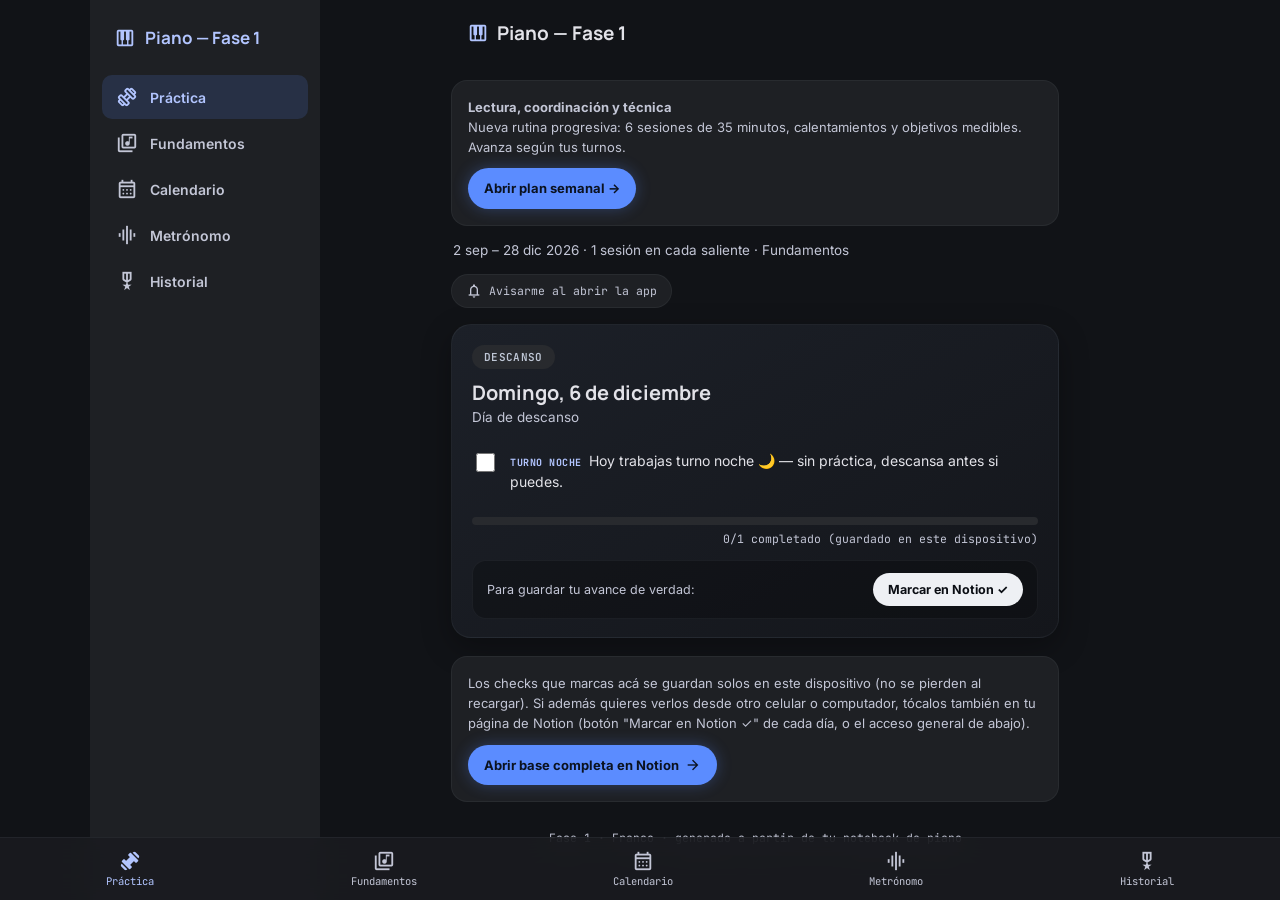
==== commit bc657efd: "Add progressive weekly piano practice and self-assessment" ====
--- a/index.html
+++ b/index.html
@@ -269,6 +269,11 @@
   </div>
 
   <section class="view active" id="view-practica">
+    <div class="notion-box" style="margin-bottom:16px">
+      <strong>Lectura, coordinación y técnica</strong><br>
+      Nueva rutina progresiva: 6 sesiones de 35 minutos, calentamientos y objetivos medibles. Avanza según tus turnos.
+      <br><a class="btn" href="semana-practica.html">Abrir plan semanal →</a>
+    </div>
     <div class="view-head"><p>2 sep – 28 dic 2026 · 1 sesión en cada saliente · Fundamentos</p></div>
     <button class="notify-toggle" id="notifyToggle" type="button">
       <span class="material-symbols-outlined">notifications</span>
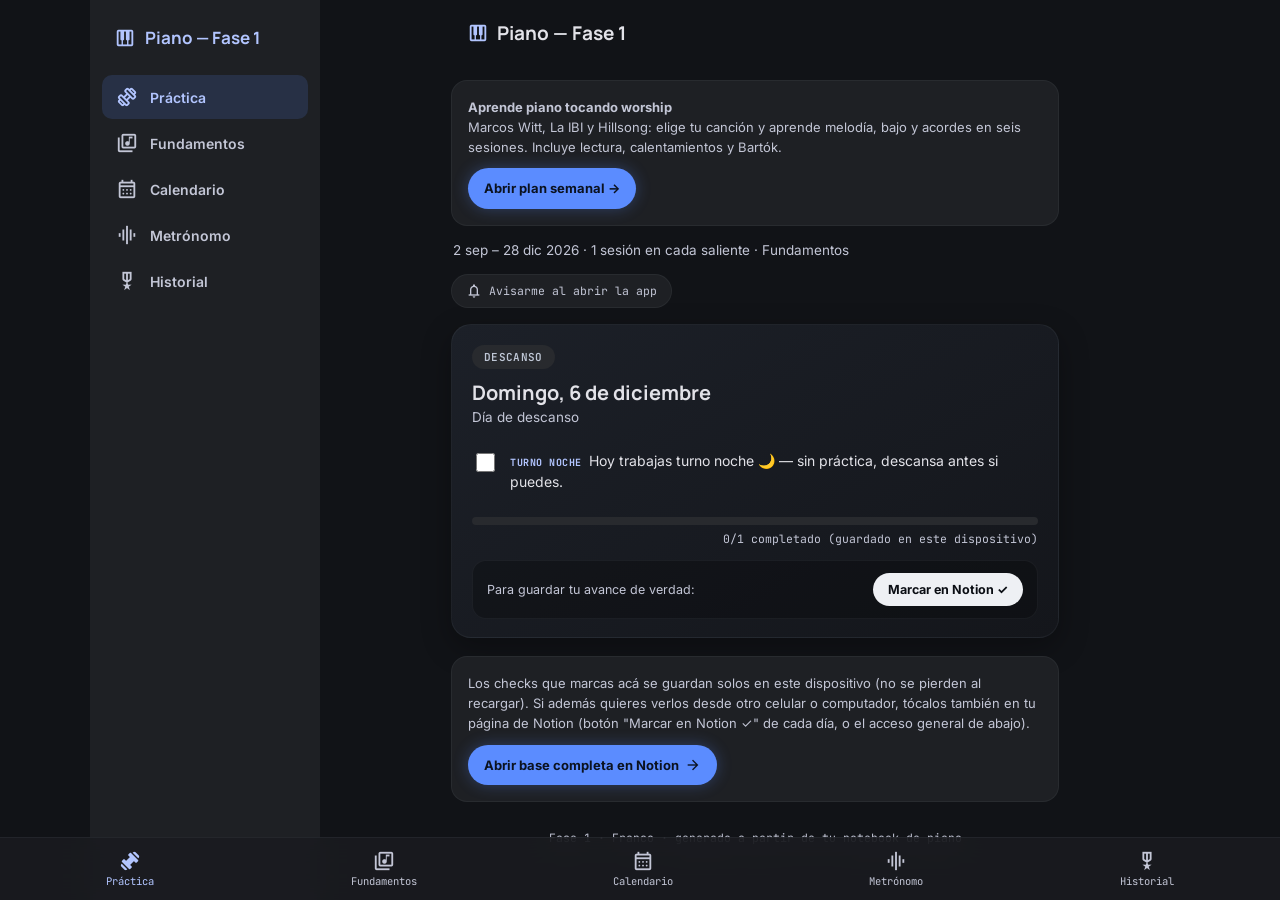
==== commit 264b241e: "Integrate Christian worship repertoire into daily piano practice" ====
--- a/index.html
+++ b/index.html
@@ -270,8 +270,8 @@
 
   <section class="view active" id="view-practica">
     <div class="notion-box" style="margin-bottom:16px">
-      <strong>Lectura, coordinación y técnica</strong><br>
-      Nueva rutina progresiva: 6 sesiones de 35 minutos, calentamientos y objetivos medibles. Avanza según tus turnos.
+      <strong>Aprende piano tocando worship</strong><br>
+      Marcos Witt, La IBI y Hillsong: elige tu canción y aprende melodía, bajo y acordes en seis sesiones. Incluye lectura, calentamientos y Bartók.
       <br><a class="btn" href="semana-practica.html">Abrir plan semanal →</a>
     </div>
     <div class="view-head"><p>2 sep – 28 dic 2026 · 1 sesión en cada saliente · Fundamentos</p></div>
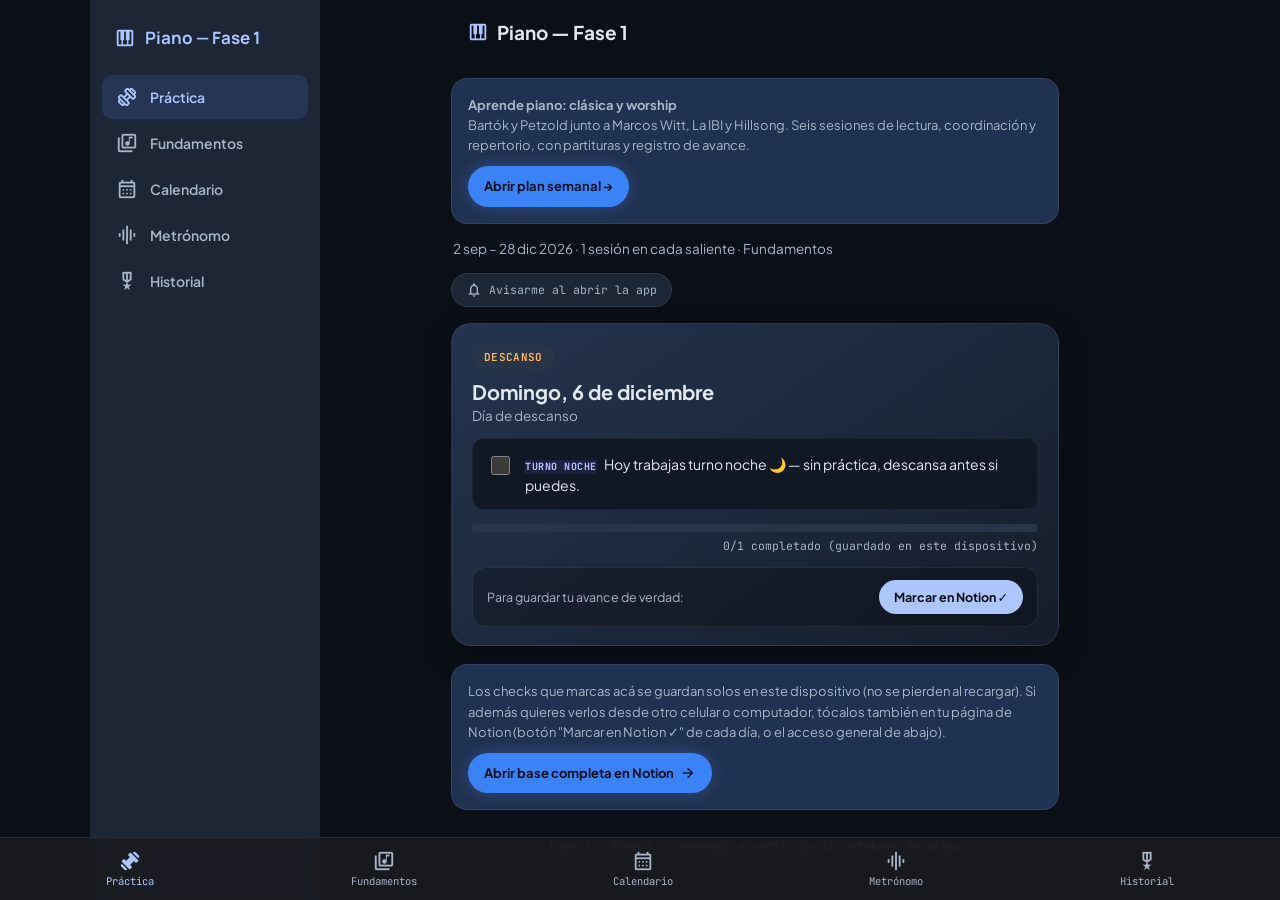
==== commit 89038183: "Apply Stitch Sanctuary design and add score download and print preview" ====
--- a/index.html
+++ b/index.html
@@ -1,4 +1,4 @@
-﻿<!DOCTYPE html>
+<!DOCTYPE html>
 <html lang="es">
 <head>
 <meta charset="UTF-8">
@@ -250,8 +250,8 @@
     background:#5b8cff1a;border:1px solid rgba(91,140,255,.3);padding:8px 14px;border-radius:100px;
     text-align:center;}
 </style>
-</head>
-<body>
+<link rel="stylesheet" href="sanctuary.css"></head>
+<body class="index-skin">
 
 <div class="app">
 <nav class="side-nav">
@@ -270,8 +270,8 @@
 
   <section class="view active" id="view-practica">
     <div class="notion-box" style="margin-bottom:16px">
-      <strong>Aprende piano tocando worship</strong><br>
-      Marcos Witt, La IBI y Hillsong: elige tu canción y aprende melodía, bajo y acordes en seis sesiones. Incluye lectura, calentamientos y Bartók.
+      <strong>Aprende piano: clásica y worship</strong><br>
+      Bartók y Petzold junto a Marcos Witt, La IBI y Hillsong. Seis sesiones de lectura, coordinación y repertorio, con partituras y registro de avance.
       <br><a class="btn" href="semana-practica.html">Abrir plan semanal →</a>
     </div>
     <div class="view-head"><p>2 sep – 28 dic 2026 · 1 sesión en cada saliente · Fundamentos</p></div>
--- a/sanctuary.css
+++ b/sanctuary.css
@@ -0,0 +1,21 @@
+@import url('https://fonts.googleapis.com/css2?family=Plus+Jakarta+Sans:wght@400;500;600;700;800&family=JetBrains+Mono:wght@400;500;600&display=swap');
+/* Sanctuary Piano: visual system exported from Franco's Stitch design. */
+#printDialog{width:min(960px,98vw);height:94vh;max-height:94vh;border:1px solid #424754;border-radius:14px;padding:0;background:#27303d;color:#e2e8f0;overflow:auto}#printDialog::backdrop{background:#07101be6}#printDialog>header{position:sticky;top:0;z-index:1;padding:16px;background:#151d2a;display:flex;gap:12px;align-items:center;flex-wrap:wrap;border-bottom:1px solid #ffffff20}#printDialog h1{font-size:16px;margin:0;flex:1 1 220px}#printDialog #printStatus{font-size:12px;margin:0;width:100%;color:#bac5d5}#printDialog button:disabled{opacity:.5;cursor:wait}.print-page{width:210mm;height:297mm;box-sizing:border-box;padding:10mm;margin:16px auto;background:white;display:flex;align-items:center;justify-content:center;break-after:page}.print-page:last-child{break-after:auto}.print-page img{max-width:100%;max-height:100%;object-fit:contain}@media screen and (max-width:820px){.print-page{width:94%;height:auto;padding:12px}.print-page img{width:100%;height:auto}}@page{size:A4 portrait;margin:0}@media print{html,body{background:white!important;margin:0!important;padding:0!important;overflow:visible!important}body>*:not(#printDialog){display:none!important}#printDialog{display:block!important;position:static!important;width:auto!important;height:auto!important;max-height:none!important;overflow:visible!important;border:0!important;border-radius:0!important;padding:0!important;margin:0!important;background:white!important;box-shadow:none!important}#printDialog>header{display:none!important}.print-page{margin:0!important;box-shadow:none!important;break-inside:avoid}#printDialog::backdrop{display:none!important}}
+:root{color-scheme:dark;--bg:#0b0f17;--card:#151d2a;--card2:#181f2d;--card3:#1c2635;--card-high:#283548;--text:#e2e8f0;--muted:#a8b5c8;--primary:#3b82f6;--primary-soft:#adc6ff;--tertiary:#ffb95f;--border:#ffffff14;--border2:#ffffff14;--line:#ffffff14;--green:#adc6ff;--blue:#adc6ff;--soft:#203251;--notion:#adc6ff}
+body{background:var(--bg);color:var(--text);font-family:'Plus Jakarta Sans',system-ui,sans-serif;-webkit-font-smoothing:antialiased}
+:is(button,a,input,select,textarea,summary):focus-visible{outline:3px solid var(--tertiary);outline-offset:4px}
+.weekly h1,.weekly h2,.weekly h3{font-family:'Plus Jakarta Sans',system-ui,sans-serif;font-weight:700;letter-spacing:-.035em;color:var(--text)}
+.weekly h1{font-size:clamp(30px,4vw,46px);line-height:1.2}.weekly h1 em{font-style:normal;color:#adc6ff;font-weight:700}
+.weekly .topbar{padding:20px 0}.weekly .brand{letter-spacing:-.5px}.weekly .brand-icon{background:#263d64;color:#adc6ff}.weekly .topbar small{background:#273343;color:#ffb95f}.weekly .brand span:last-child{color:#a8b5c8!important}
+.weekly .hero{border:1px solid var(--line);border-radius:20px;background:radial-gradient(ellipse at 100% 0,#29457966,transparent 60%),linear-gradient(135deg,#1e293b,#151d2a);padding:26px 28px;margin:24px 0}.weekly .hero .pill{color:var(--tertiary);letter-spacing:1.1px}.weekly .hero .intro{color:#b7c4d7;font-size:14px}
+.weekly .piano-art{transform:none;background:#0e1725;border:1px solid #adc6ff25;box-shadow:0 10px 25px #0003}.weekly .piano-art span{color:#adc6ff}.weekly .keys b{background:#0b0f17}
+.weekly .card,.weekly details{border-color:var(--line);background:var(--card);box-shadow:inset 0 1px 0 #ffffff05;border-radius:16px}
+.weekly button{background:#adc6ff;color:#002e6a;border-color:#adc6ff;font-weight:700}.weekly button:hover{background:#c7d8ff}.weekly .secondary,.weekly #export,.weekly .timer-actions button:last-child{background:#202c3e;color:#adc6ff;border-color:#adc6ff25}.weekly .secondary:hover{background:#2c3a51}
+.weekly .session-nav button{background:#151d2a;border-color:var(--line);color:#a8b5c8}.weekly .session-nav button[aria-pressed=true]{background:#adc6ff;color:#002e6a;border-color:#adc6ff}.weekly .session-nav button.done:not([aria-pressed=true]){background:#233d56;color:#a9d9c0}
+.weekly .pill,.weekly .score-type{color:#adc6ff;font-family:'JetBrains Mono',monospace}.weekly .goal{background:#203251;color:#cbdcff;border-left:3px solid #4d8eff}.weekly .task{background:#101824;border-color:#ffffff10;line-height:1.65}.weekly .task strong{color:#c0c1ff;font-family:'JetBrains Mono',monospace;font-size:11px}.weekly .task:nth-of-type(4) strong,.weekly .task:nth-of-type(5) strong{color:#ffb95f}.weekly .task input,.weekly .pulse-check input{accent-color:#4d8eff}.weekly .task:has(input:checked){background:#18283b;border-color:#4d8eff40}.weekly .task:has(input:checked) span{color:#a8b5c8}
+.weekly input[type=number],.weekly textarea,.weekly .advance-card input:not([type]),.weekly .classical-card select,.weekly .sidebar #songSelect{background:#101824!important;color:var(--text)!important;border-color:#ffffff20!important}.weekly input,.weekly select,.weekly textarea{font-family:inherit}.weekly .fields label,.weekly .session-card>label{color:#bac5d5}
+.weekly .sidebar a{background:#202c3e;border-color:#ffffff14;color:#adc6ff}.weekly .file-label{border-color:#adc6ff55;color:#adc6ff}.weekly .timer{background:#1c2a3e}.weekly .clock{font-family:'JetBrains Mono',monospace;color:#adc6ff;font-size:38px;letter-spacing:-1px}.weekly .timer-label{color:#ffb95f}.weekly .rest-card{background:#24241f;border-color:#ffb95f25}
+.weekly progress::-webkit-progress-bar{background:#283548}.weekly progress::-webkit-progress-value{background:#4d8eff}.weekly .score-dialog{background:#151d2a;border-color:#424754}.weekly #scorePages{background:#26303d}.weekly .viewer-tools{flex-wrap:wrap;gap:10px}.weekly .print-range{display:flex;align-items:center;gap:6px;font-size:12px;color:var(--muted)}.weekly .print-range select{padding:8px;border-radius:8px;background:#202c3e;color:var(--text);border:1px solid var(--line);font:inherit}.weekly #viewerActionStatus{color:#ffb95f;min-height:18px}.weekly #scorePages{height:calc(100% - 245px)}
+.weekly .library summary,.weekly .song-guide summary{color:#adc6ff}.weekly .advance-card th{color:#adc6ff}.weekly .warm-link{color:#adc6ff}
+.index-skin :is(h1,h2,.name,.dtitle,.ptitle,.bpm){font-family:'Plus Jakarta Sans',system-ui,sans-serif!important}.index-skin .today-card{background:linear-gradient(145deg,#24344e,#151d2a);border-color:var(--border)}.index-skin .task{background:#101824;border:1px solid #ffffff0d;border-radius:12px;padding:14px;margin:8px 0}.index-skin .tag{background:#6366f122;color:#c0c1ff}.index-skin .example-toggle{color:#ffb95f}.index-skin .piece-card{background:#151d2a;padding:18px}.index-skin .metro-dial{background:radial-gradient(circle,#1e3554,#101824);border-color:#adc6ff40}.index-skin .notion-box{background:#203251}
+@media(max-width:720px){.weekly .hero{padding:20px;margin:18px 0}.weekly .hero h1{font-size:30px}.weekly .sidebar{order:0;display:flex;flex-direction:column;width:100%;gap:14px}.weekly .practice-column{order:-1}.weekly .sidebar .card{width:100%}.weekly .brand{font-size:14px}.weekly .topbar{gap:8px}.weekly .topbar a{font-size:11px}.weekly .viewer-tools button{font-size:12px}.weekly #scorePages{height:calc(100% - 300px)}.weekly .print-range{flex-wrap:wrap}}
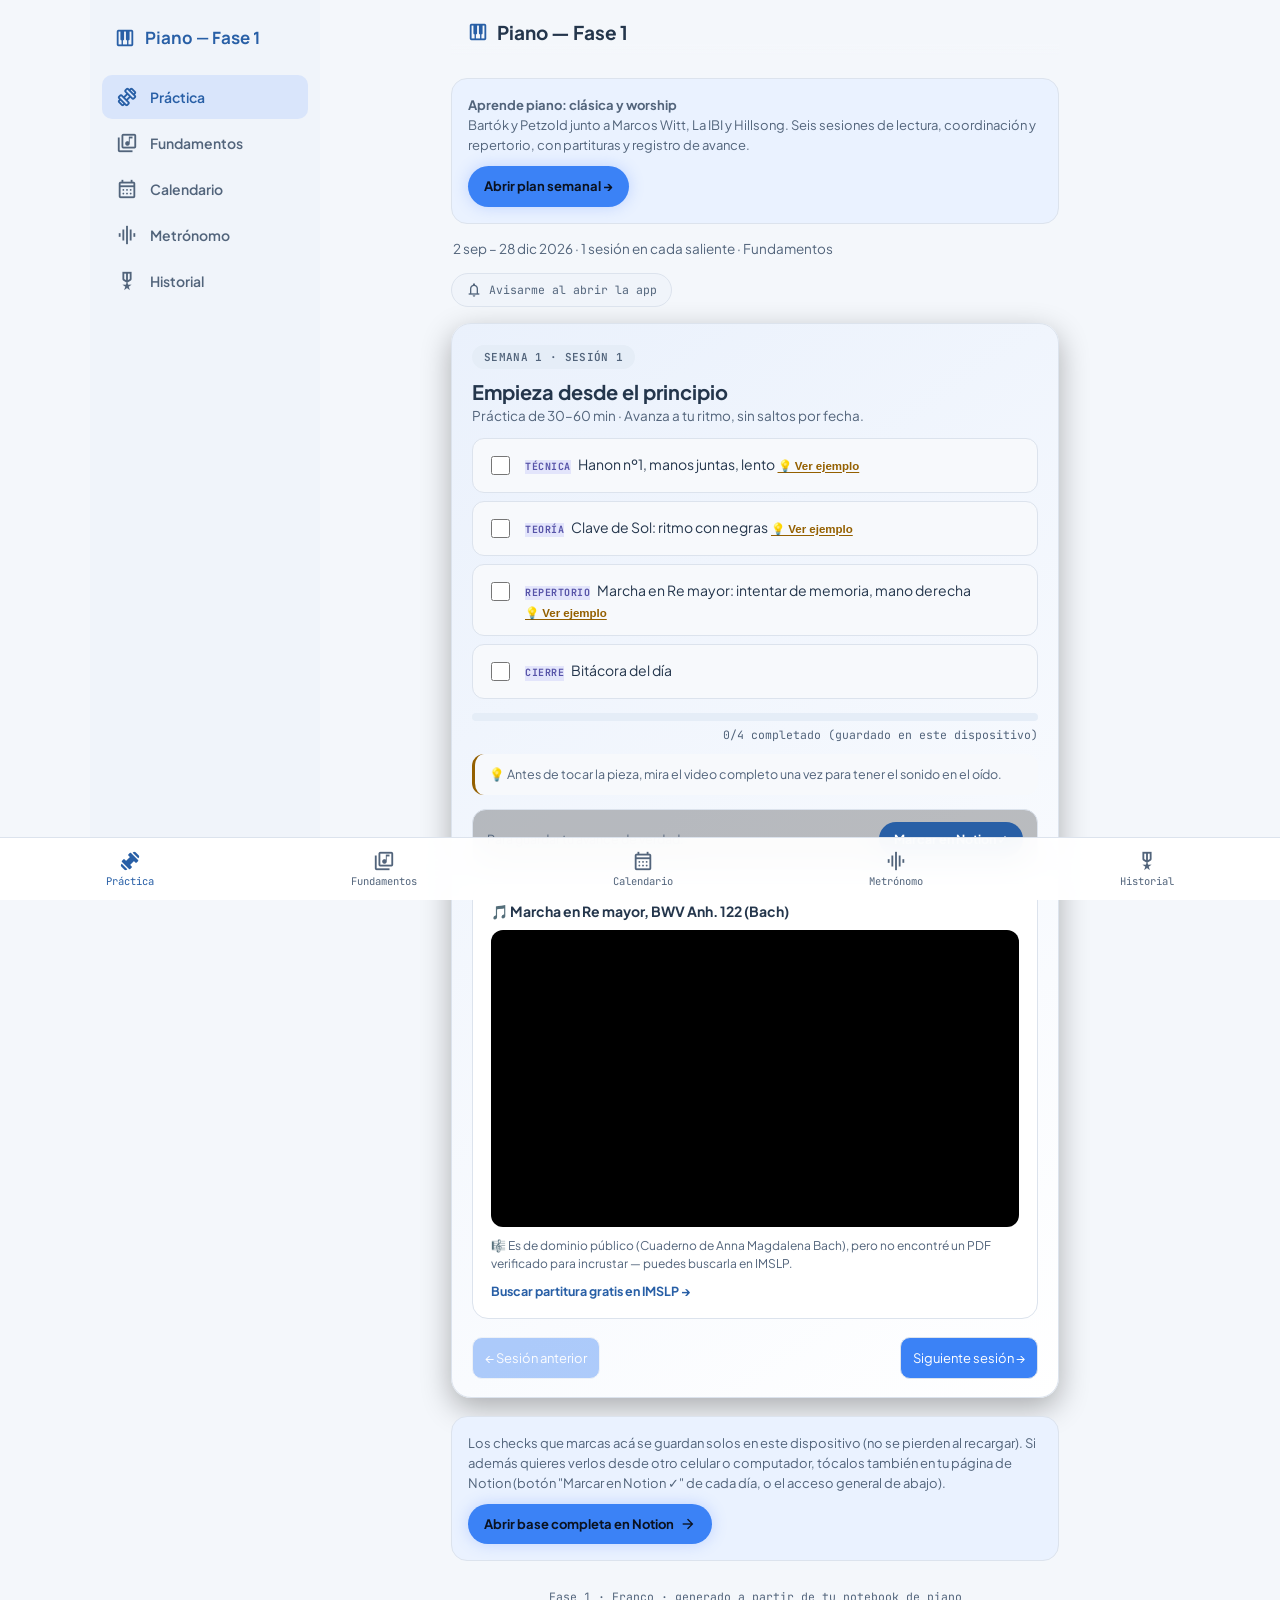
==== commit ed3d6e8b: "Start practice at lesson one instead of today's calendar week" ====
--- a/index.html
+++ b/index.html
@@ -2266,6 +2266,12 @@
   catch(e){ /* localStorage no disponible (modo privado, etc.) — se pierde el registro local */ }
 }
 const checkState = loadCheckState(); // se guarda solo en este dispositivo/navegador; Notion sigue siendo el registro visible desde cualquier lado
+const PRACTICE_DAYS=DAYS.filter(day=>day.t==='A');
+const CURSOR_KEY='pianoFase1_lessonCursor_v1';
+let lessonCursor=0;
+try{const saved=Number(localStorage.getItem(CURSOR_KEY));if(Number.isInteger(saved)&&saved>=0&&saved<PRACTICE_DAYS.length)lessonCursor=saved;}catch(e){}
+function currentLesson(){return PRACTICE_DAYS[lessonCursor];}
+function moveLesson(offset){lessonCursor=Math.max(0,Math.min(PRACTICE_DAYS.length-1,lessonCursor+offset));try{localStorage.setItem(CURSOR_KEY,String(lessonCursor));}catch(e){}renderToday();applyMetroSuggestion();updateMetroUI();}
 
 // --- Progreso, racha y logros (todo derivado de checkState, sin backend) ---
 function isDayComplete(day){
@@ -2434,16 +2440,11 @@
 
 function renderToday(){
   const card = document.getElementById("todayCard");
-  let day = DAYS.find(x=>x.d===TODAY);
-  let label = "Hoy";
-  if(!day){
-    if(TODAY < DAYS[0].d){ day = DAYS[0]; label = "La Fase 1 empieza el " + longDate(DAYS[0].d); }
-    else { day = DAYS[DAYS.length-1]; label = "Ya completaste la Fase 1 🎉 — último día:"; }
-  }
+  const day = currentLesson();
   card.innerHTML = `
-    <span class="badge ${day.t==="D"?"rest":""}">${day.t==="D"?"Descanso":"Semana "+day.wk}</span>
-    <h2>${label==="Hoy" ? weekdayLong(day.dow)+", "+longDate(day.d) : label}</h2>
-    <div class="sub">${day.t==="D" ? "Día de descanso" : "Práctica de 30–60 min"}</div>
+    <span class="badge">Semana ${day.wk} · Sesión ${lessonCursor+1}</span>
+    <h2>${lessonCursor===0?'Empieza desde el principio':'Tu siguiente práctica'}</h2>
+    <div class="sub">Práctica de 30–60 min · Avanza a tu ritmo, sin saltos por fecha.</div>
     <div id="todayTasks"></div>
     <div class="progress-bar" id="todayBar"><div></div></div>
     <div class="progress-label">0/${day.tasks.length} completado (guardado en este dispositivo)</div>
@@ -2451,7 +2452,10 @@
     <div id="todayTip"></div>
     ${notionCta(day)}
     ${renderRepertoire(day)}
+    <div class="lesson-navigation"><button type="button" id="lessonPrevious" ${lessonCursor===0?'disabled':''}>← Sesión anterior</button><button type="button" id="lessonNext" ${lessonCursor===PRACTICE_DAYS.length-1?'disabled':''}>Siguiente sesión →</button></div>
   `;
+  document.getElementById('lessonPrevious').addEventListener('click',()=>moveLesson(-1));
+  document.getElementById('lessonNext').addEventListener('click',()=>moveLesson(1));
   const tasksEl = document.getElementById("todayTasks");
   tasksEl.dataset.progressTarget = "todayBar";
   renderTasks(day, tasksEl);
@@ -2641,12 +2645,12 @@
   return null;
 }
 function applyMetroSuggestion(){
-  const day = DAYS.find(x=>x.d===TODAY);
+  const day = currentLesson();
   const suggestion = suggestedBpm(day);
   const note = document.getElementById("metroSuggestNote");
   if(suggestion){
     metroBpm = suggestion.bpm;
-    note.textContent = `Sugerido para hoy (${suggestion.why}): ${suggestion.bpm} BPM`;
+    note.textContent = `Sugerido para esta sesión (${suggestion.why}): ${suggestion.bpm} BPM`;
     note.style.display = "block";
   } else {
     note.style.display = "none";
@@ -2685,7 +2689,7 @@
   if(!notifyEnabled) return;
   if(!("Notification" in window) || Notification.permission !== "granted") return;
   if(localStorage.getItem(NOTIFY_LAST_KEY) === TODAY) return; // ya avisó hoy
-  const day = DAYS.find(x=>x.d===TODAY);
+  const day = currentLesson();
   if(!day || day.t !== "A" || isDayComplete(day)) return;
   try{
     new Notification("🎹 Piano — Fase 1", {
--- a/sanctuary.css
+++ b/sanctuary.css
@@ -1,21 +1,24 @@
 @import url('https://fonts.googleapis.com/css2?family=Plus+Jakarta+Sans:wght@400;500;600;700;800&family=JetBrains+Mono:wght@400;500;600&display=swap');
 /* Sanctuary Piano: visual system exported from Franco's Stitch design. */
-#printDialog{width:min(960px,98vw);height:94vh;max-height:94vh;border:1px solid #424754;border-radius:14px;padding:0;background:#27303d;color:#e2e8f0;overflow:auto}#printDialog::backdrop{background:#07101be6}#printDialog>header{position:sticky;top:0;z-index:1;padding:16px;background:#151d2a;display:flex;gap:12px;align-items:center;flex-wrap:wrap;border-bottom:1px solid #ffffff20}#printDialog h1{font-size:16px;margin:0;flex:1 1 220px}#printDialog #printStatus{font-size:12px;margin:0;width:100%;color:#bac5d5}#printDialog button:disabled{opacity:.5;cursor:wait}.print-page{width:210mm;height:297mm;box-sizing:border-box;padding:10mm;margin:16px auto;background:white;display:flex;align-items:center;justify-content:center;break-after:page}.print-page:last-child{break-after:auto}.print-page img{max-width:100%;max-height:100%;object-fit:contain}@media screen and (max-width:820px){.print-page{width:94%;height:auto;padding:12px}.print-page img{width:100%;height:auto}}@page{size:A4 portrait;margin:0}@media print{html,body{background:white!important;margin:0!important;padding:0!important;overflow:visible!important}body>*:not(#printDialog){display:none!important}#printDialog{display:block!important;position:static!important;width:auto!important;height:auto!important;max-height:none!important;overflow:visible!important;border:0!important;border-radius:0!important;padding:0!important;margin:0!important;background:white!important;box-shadow:none!important}#printDialog>header{display:none!important}.print-page{margin:0!important;box-shadow:none!important;break-inside:avoid}#printDialog::backdrop{display:none!important}}
-:root{color-scheme:dark;--bg:#0b0f17;--card:#151d2a;--card2:#181f2d;--card3:#1c2635;--card-high:#283548;--text:#e2e8f0;--muted:#a8b5c8;--primary:#3b82f6;--primary-soft:#adc6ff;--tertiary:#ffb95f;--border:#ffffff14;--border2:#ffffff14;--line:#ffffff14;--green:#adc6ff;--blue:#adc6ff;--soft:#203251;--notion:#adc6ff}
+/* Light palette requested by Franco; score pages retain their white paper. */
+.lesson-navigation{display:flex;justify-content:space-between;gap:12px;margin-top:18px}.lesson-navigation button{padding:12px;border-radius:10px;border:1px solid var(--border);background:var(--primary);color:white;font:inherit;font-size:13px;cursor:pointer}.lesson-navigation button:disabled{opacity:.4;cursor:default}
+.index-skin .bottom-nav{background:#fffffff2}.index-skin .metro-dial .bpm,.index-skin .metro-session .t,.index-skin .stat-pill .n{color:var(--text)}.index-skin .notion-cta a{color:white}.index-skin .day-btn:hover{background:#dce7f5}.weekly .sidebar .goal{color:#2f527c}.weekly button:disabled{opacity:.5}.weekly .secondary:hover{color:#204d88}
+#printDialog{width:min(960px,98vw);height:94vh;max-height:94vh;border:1px solid #cad5e3;border-radius:14px;padding:0;background:#edf1f6;color:#24364c;overflow:auto}#printDialog::backdrop{background:#07101be6}#printDialog>header{position:sticky;top:0;z-index:1;padding:16px;background:#ffffff;display:flex;gap:12px;align-items:center;flex-wrap:wrap;border-bottom:1px solid #cdd9e8}#printDialog h1{font-size:16px;margin:0;flex:1 1 220px}#printDialog #printStatus{font-size:12px;margin:0;width:100%;color:#52647b}#printDialog button:disabled{opacity:.5;cursor:wait}.print-page{width:210mm;height:297mm;box-sizing:border-box;padding:10mm;margin:16px auto;background:white;display:flex;align-items:center;justify-content:center;break-after:page}.print-page:last-child{break-after:auto}.print-page img{max-width:100%;max-height:100%;object-fit:contain}@media screen and (max-width:820px){.print-page{width:94%;height:auto;padding:12px}.print-page img{width:100%;height:auto}}@page{size:A4 portrait;margin:0}@media print{html,body{background:white!important;margin:0!important;padding:0!important;overflow:visible!important}body>*:not(#printDialog){display:none!important}#printDialog{display:block!important;position:static!important;width:auto!important;height:auto!important;max-height:none!important;overflow:visible!important;border:0!important;border-radius:0!important;padding:0!important;margin:0!important;background:white!important;box-shadow:none!important}#printDialog>header{display:none!important}.print-page{margin:0!important;box-shadow:none!important;break-inside:avoid}#printDialog::backdrop{display:none!important}}
+:root{color-scheme:light;--bg:#f4f7fb;--card:#ffffff;--card2:#f7f9fc;--card3:#f0f4fa;--card-high:#e5edf7;--text:#24364c;--muted:#52647b;--primary:#3b82f6;--primary-soft:#285fa6;--tertiary:#946000;--border:#dce3ed;--border2:#dce3ed;--line:#dce3ed;--green:#285fa6;--blue:#285fa6;--soft:#eaf2ff;--notion:#285fa6}
 body{background:var(--bg);color:var(--text);font-family:'Plus Jakarta Sans',system-ui,sans-serif;-webkit-font-smoothing:antialiased}
 :is(button,a,input,select,textarea,summary):focus-visible{outline:3px solid var(--tertiary);outline-offset:4px}
 .weekly h1,.weekly h2,.weekly h3{font-family:'Plus Jakarta Sans',system-ui,sans-serif;font-weight:700;letter-spacing:-.035em;color:var(--text)}
-.weekly h1{font-size:clamp(30px,4vw,46px);line-height:1.2}.weekly h1 em{font-style:normal;color:#adc6ff;font-weight:700}
-.weekly .topbar{padding:20px 0}.weekly .brand{letter-spacing:-.5px}.weekly .brand-icon{background:#263d64;color:#adc6ff}.weekly .topbar small{background:#273343;color:#ffb95f}.weekly .brand span:last-child{color:#a8b5c8!important}
-.weekly .hero{border:1px solid var(--line);border-radius:20px;background:radial-gradient(ellipse at 100% 0,#29457966,transparent 60%),linear-gradient(135deg,#1e293b,#151d2a);padding:26px 28px;margin:24px 0}.weekly .hero .pill{color:var(--tertiary);letter-spacing:1.1px}.weekly .hero .intro{color:#b7c4d7;font-size:14px}
-.weekly .piano-art{transform:none;background:#0e1725;border:1px solid #adc6ff25;box-shadow:0 10px 25px #0003}.weekly .piano-art span{color:#adc6ff}.weekly .keys b{background:#0b0f17}
-.weekly .card,.weekly details{border-color:var(--line);background:var(--card);box-shadow:inset 0 1px 0 #ffffff05;border-radius:16px}
-.weekly button{background:#adc6ff;color:#002e6a;border-color:#adc6ff;font-weight:700}.weekly button:hover{background:#c7d8ff}.weekly .secondary,.weekly #export,.weekly .timer-actions button:last-child{background:#202c3e;color:#adc6ff;border-color:#adc6ff25}.weekly .secondary:hover{background:#2c3a51}
-.weekly .session-nav button{background:#151d2a;border-color:var(--line);color:#a8b5c8}.weekly .session-nav button[aria-pressed=true]{background:#adc6ff;color:#002e6a;border-color:#adc6ff}.weekly .session-nav button.done:not([aria-pressed=true]){background:#233d56;color:#a9d9c0}
-.weekly .pill,.weekly .score-type{color:#adc6ff;font-family:'JetBrains Mono',monospace}.weekly .goal{background:#203251;color:#cbdcff;border-left:3px solid #4d8eff}.weekly .task{background:#101824;border-color:#ffffff10;line-height:1.65}.weekly .task strong{color:#c0c1ff;font-family:'JetBrains Mono',monospace;font-size:11px}.weekly .task:nth-of-type(4) strong,.weekly .task:nth-of-type(5) strong{color:#ffb95f}.weekly .task input,.weekly .pulse-check input{accent-color:#4d8eff}.weekly .task:has(input:checked){background:#18283b;border-color:#4d8eff40}.weekly .task:has(input:checked) span{color:#a8b5c8}
-.weekly input[type=number],.weekly textarea,.weekly .advance-card input:not([type]),.weekly .classical-card select,.weekly .sidebar #songSelect{background:#101824!important;color:var(--text)!important;border-color:#ffffff20!important}.weekly input,.weekly select,.weekly textarea{font-family:inherit}.weekly .fields label,.weekly .session-card>label{color:#bac5d5}
-.weekly .sidebar a{background:#202c3e;border-color:#ffffff14;color:#adc6ff}.weekly .file-label{border-color:#adc6ff55;color:#adc6ff}.weekly .timer{background:#1c2a3e}.weekly .clock{font-family:'JetBrains Mono',monospace;color:#adc6ff;font-size:38px;letter-spacing:-1px}.weekly .timer-label{color:#ffb95f}.weekly .rest-card{background:#24241f;border-color:#ffb95f25}
-.weekly progress::-webkit-progress-bar{background:#283548}.weekly progress::-webkit-progress-value{background:#4d8eff}.weekly .score-dialog{background:#151d2a;border-color:#424754}.weekly #scorePages{background:#26303d}.weekly .viewer-tools{flex-wrap:wrap;gap:10px}.weekly .print-range{display:flex;align-items:center;gap:6px;font-size:12px;color:var(--muted)}.weekly .print-range select{padding:8px;border-radius:8px;background:#202c3e;color:var(--text);border:1px solid var(--line);font:inherit}.weekly #viewerActionStatus{color:#ffb95f;min-height:18px}.weekly #scorePages{height:calc(100% - 245px)}
-.weekly .library summary,.weekly .song-guide summary{color:#adc6ff}.weekly .advance-card th{color:#adc6ff}.weekly .warm-link{color:#adc6ff}
-.index-skin :is(h1,h2,.name,.dtitle,.ptitle,.bpm){font-family:'Plus Jakarta Sans',system-ui,sans-serif!important}.index-skin .today-card{background:linear-gradient(145deg,#24344e,#151d2a);border-color:var(--border)}.index-skin .task{background:#101824;border:1px solid #ffffff0d;border-radius:12px;padding:14px;margin:8px 0}.index-skin .tag{background:#6366f122;color:#c0c1ff}.index-skin .example-toggle{color:#ffb95f}.index-skin .piece-card{background:#151d2a;padding:18px}.index-skin .metro-dial{background:radial-gradient(circle,#1e3554,#101824);border-color:#adc6ff40}.index-skin .notion-box{background:#203251}
+.weekly h1{font-size:clamp(30px,4vw,46px);line-height:1.2}.weekly h1 em{font-style:normal;color:#285fa6;font-weight:700}
+.weekly .topbar{padding:20px 0}.weekly .brand{letter-spacing:-.5px}.weekly .brand-icon{background:#e1edff;color:#285fa6}.weekly .topbar small{background:#fff4df;color:#946000}.weekly .brand span:last-child{color:#52647b!important}
+.weekly .hero{border:1px solid var(--line);border-radius:20px;background:radial-gradient(ellipse at 100% 0,#b8d2f966,transparent 60%),linear-gradient(135deg,#eaf1fc,#ffffff);padding:26px 28px;margin:24px 0}.weekly .hero .pill{color:var(--tertiary);letter-spacing:1.1px}.weekly .hero .intro{color:#52647b;font-size:14px}
+.weekly .piano-art{transform:none;background:#eaf1fc;border:1px solid #285fa625;box-shadow:0 10px 25px #0003}.weekly .piano-art span{color:#285fa6}.weekly .keys b{background:#26374b}
+.weekly .card,.weekly details{border-color:var(--line);background:var(--card);box-shadow:inset 0 1px 0 #ffffff80;border-radius:16px}
+.weekly button{background:#285fa6;color:#ffffff;border-color:#285fa6;font-weight:700}.weekly button:hover{background:#204d88}.weekly .secondary,.weekly #export,.weekly .timer-actions button:last-child{background:#edf3fc;color:#285fa6;border-color:#285fa625}.weekly .secondary:hover{background:#dfeafa}
+.weekly .session-nav button{background:#ffffff;border-color:var(--line);color:#52647b}.weekly .session-nav button[aria-pressed=true]{background:#285fa6;color:#ffffff;border-color:#285fa6}.weekly .session-nav button.done:not([aria-pressed=true]){background:#e6f2ea;color:#38614b}
+.weekly .pill,.weekly .score-type{color:#285fa6;font-family:'JetBrains Mono',monospace}.weekly .goal{background:#eaf2ff;color:#2f527c;border-left:3px solid #4d8eff}.weekly .task{background:#f7f9fc;border-color:#dfe6ef;line-height:1.65}.weekly .task strong{color:#5754a8;font-family:'JetBrains Mono',monospace;font-size:11px}.weekly .task:nth-of-type(4) strong,.weekly .task:nth-of-type(5) strong{color:#946000}.weekly .task input,.weekly .pulse-check input{accent-color:#4d8eff}.weekly .task:has(input:checked){background:#e9f2fb;border-color:#4d8eff40}.weekly .task:has(input:checked) span{color:#52647b}
+.weekly input[type=number],.weekly textarea,.weekly .advance-card input:not([type]),.weekly .classical-card select,.weekly .sidebar #songSelect{background:#f7f9fc!important;color:var(--text)!important;border-color:#cdd9e8!important}.weekly input,.weekly select,.weekly textarea{font-family:inherit}.weekly .fields label,.weekly .session-card>label{color:#52647b}
+.weekly .sidebar a{background:#edf3fc;border-color:#dce3ed;color:#285fa6}.weekly .file-label{border-color:#285fa655;color:#285fa6}.weekly .timer{background:#eef4ff}.weekly .clock{font-family:'JetBrains Mono',monospace;color:#285fa6;font-size:38px;letter-spacing:-1px}.weekly .timer-label{color:#946000}.weekly .rest-card{background:#fff8eb;border-color:#94600025}
+.weekly progress::-webkit-progress-bar{background:#e5edf7}.weekly progress::-webkit-progress-value{background:#4d8eff}.weekly .score-dialog{background:#ffffff;border-color:#cad5e3}.weekly #scorePages{background:#e5eaf0}.weekly .viewer-tools{flex-wrap:wrap;gap:10px}.weekly .print-range{display:flex;align-items:center;gap:6px;font-size:12px;color:var(--muted)}.weekly .print-range select{padding:8px;border-radius:8px;background:#edf3fc;color:var(--text);border:1px solid var(--line);font:inherit}.weekly #viewerActionStatus{color:#946000;min-height:18px}.weekly #scorePages{height:calc(100% - 245px)}
+.weekly .library summary,.weekly .song-guide summary{color:#285fa6}.weekly .advance-card th{color:#285fa6}.weekly .warm-link{color:#285fa6}
+.index-skin :is(h1,h2,.name,.dtitle,.ptitle,.bpm){font-family:'Plus Jakarta Sans',system-ui,sans-serif!important}.index-skin .today-card{background:linear-gradient(145deg,#eaf1fc,#ffffff);border-color:var(--border)}.index-skin .task{background:#f7f9fc;border:1px solid #dce3ed;border-radius:12px;padding:14px;margin:8px 0}.index-skin .tag{background:#6366f122;color:#5754a8}.index-skin .example-toggle{color:#946000}.index-skin .piece-card{background:#ffffff;padding:18px}.index-skin .metro-dial{background:radial-gradient(circle,#dae8fc,#f7f9fc);border-color:#285fa640}.index-skin .notion-box{background:#eaf2ff}
 @media(max-width:720px){.weekly .hero{padding:20px;margin:18px 0}.weekly .hero h1{font-size:30px}.weekly .sidebar{order:0;display:flex;flex-direction:column;width:100%;gap:14px}.weekly .practice-column{order:-1}.weekly .sidebar .card{width:100%}.weekly .brand{font-size:14px}.weekly .topbar{gap:8px}.weekly .topbar a{font-size:11px}.weekly .viewer-tools button{font-size:12px}.weekly #scorePages{height:calc(100% - 300px)}.weekly .print-range{flex-wrap:wrap}}
